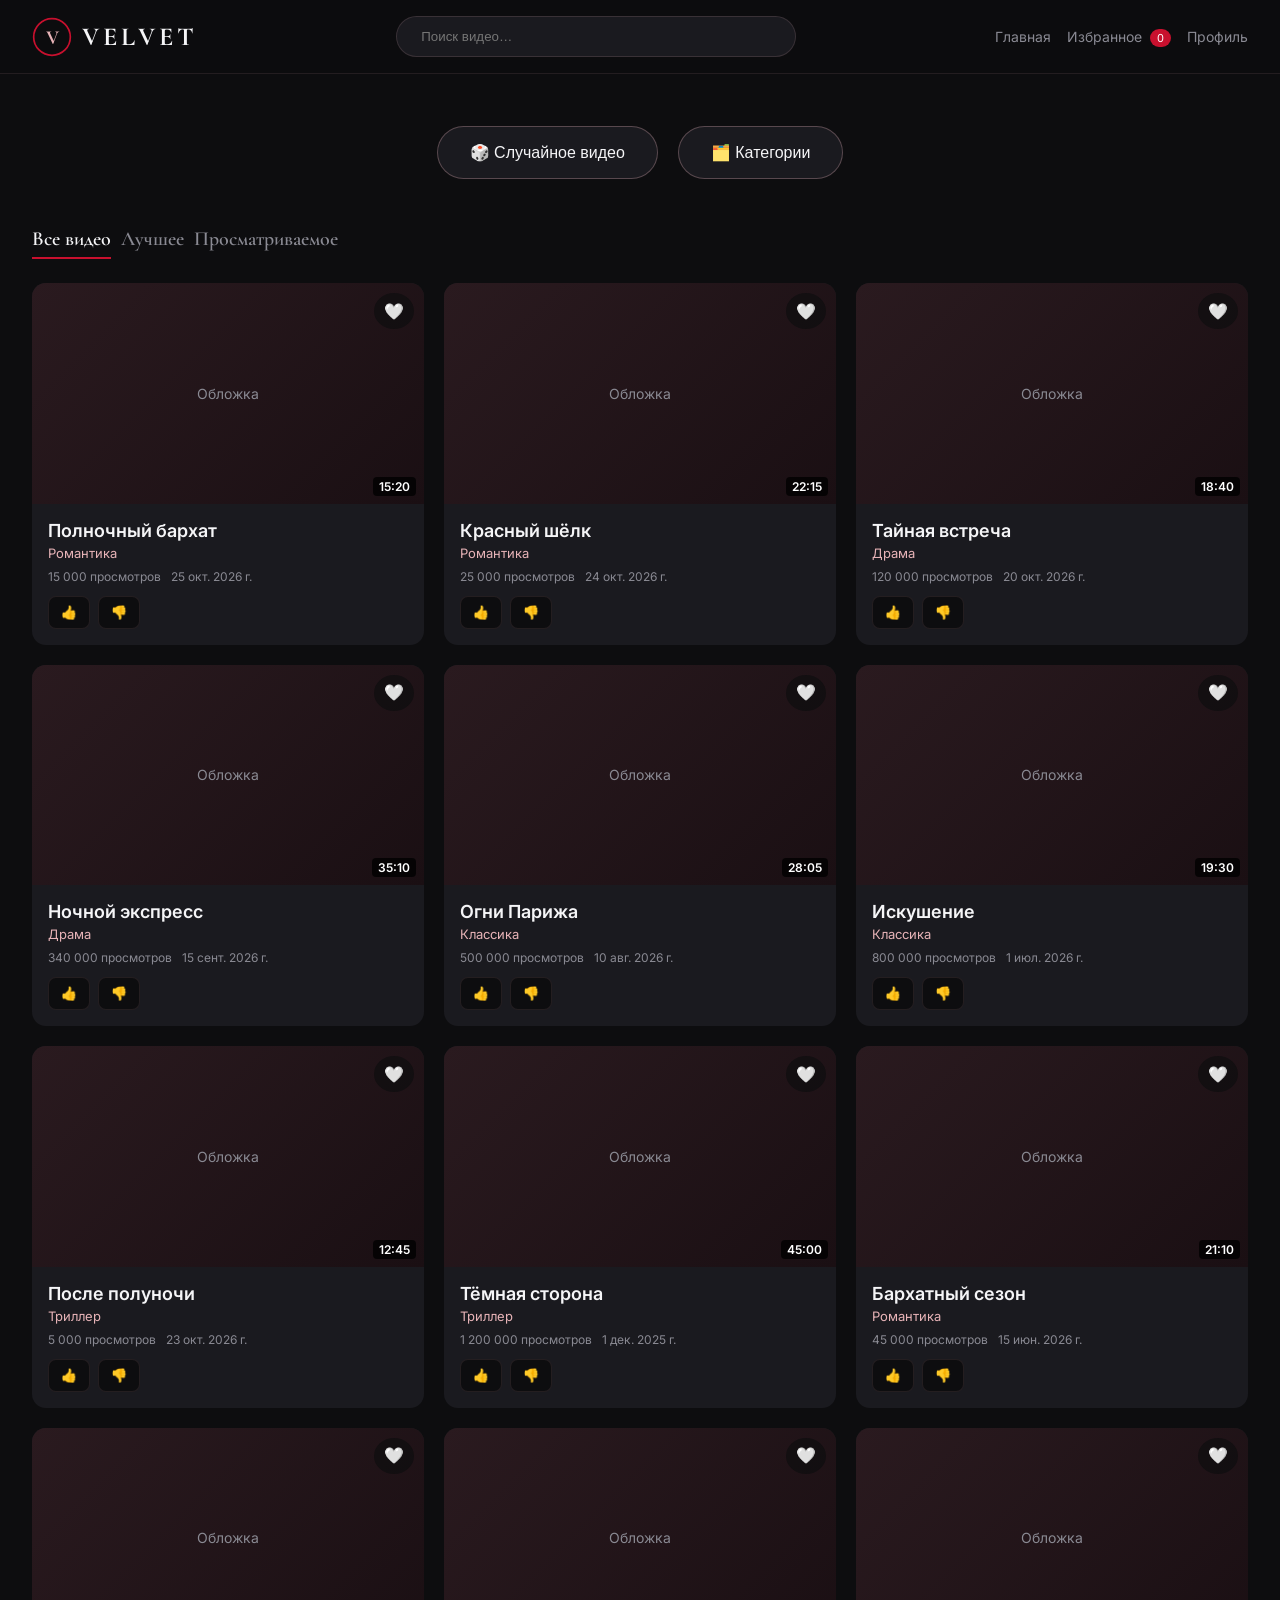
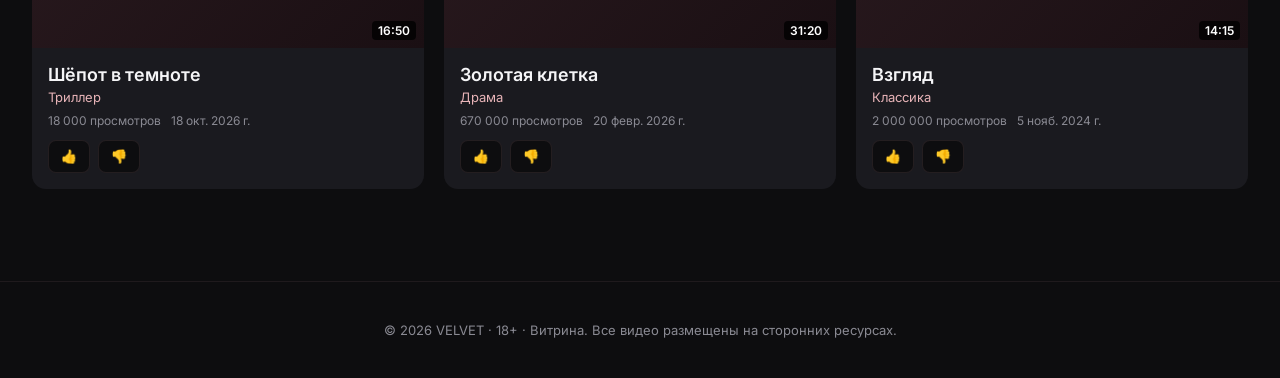
==== index.html @ 96f22705 "Update index.html" ====
<!DOCTYPE html>
<html lang="ru">
<head>
  <meta charset="UTF-8">
  <meta name="viewport" content="width=device-width, initial-scale=1.0">
  <title>VELVET — кино для взрослых</title>
  <link rel="preconnect" href="https://fonts.googleapis.com">
  <link href="https://fonts.googleapis.com/css2?family=Cormorant+Garamond:wght@600;700&family=Inter:wght@400;500;600&display=swap" rel="stylesheet">
  <link rel="stylesheet" href="style.css">
</head>
<body>

  <header class="header">
    <a href="#" class="logo" onclick="showPage('home'); return false;">
      <svg class="logo-mark" viewBox="0 0 48 48" width="40" height="40">
        <circle cx="24" cy="24" r="22" fill="none" stroke="var(--accent)" stroke-width="2"/>
        <text x="24" y="32" text-anchor="middle" font-family="Cormorant Garamond, serif" font-size="24" font-weight="700" fill="var(--accent-2)">V</text>
      </svg>
      <span class="logo-text">VELVET</span>
    </a>

    <div class="search-wrap">
      <input type="text" id="searchInput" placeholder="Поиск видео…" oninput="renderCatalog()">
    </div>

    <nav class="nav">
      <a href="#" onclick="showPage('home'); return false;">Главная</a>
      <a href="#" onclick="showPage('favorites'); return false;">Избранное <span id="favCount" class="badge">0</span></a>
      <a href="#" onclick="showPage('profile'); return false;">Профиль</a>
    </nav>
  </header>

  <main id="page-home" class="page active">
    <section class="top-controls">
      <button class="random-btn" onclick="playRandom()">🎲 Случайное видео</button>
      <button class="categories-btn" onclick="openCategoriesModal()">
        <span>🗂️ Категории</span>
      </button>
    </section>

    <section class="sort-panel">
      <div class="sort-tabs">
        <button id="tab-all" class="sort-tab active" onclick="setSortMode('all')">Все видео</button>
        <button id="tab-top" class="sort-tab" onclick="setSortMode('top')">Лучшее</button>
        <button id="tab-views" class="sort-tab" onclick="setSortMode('views')">Просматриваемое</button>
      </div>

      <div class="time-dropdown" id="timeDropdown" style="display: none;">
        <button class="dropdown-btn" onclick="toggleDropdown()">
          <span id="timeLabel">За всё время</span> ▼
        </button>
        <div class="dropdown-content" id="dropdownContent">
          <a href="#" onclick="setTimeFilter('all'); return false;">За всё время</a>
          <a href="#" onclick="setTimeFilter('month'); return false;">За месяц</a>
          <a href="#" onclick="setTimeFilter('week'); return false;">За неделю</a>
          <a href="#" onclick="setTimeFilter('today'); return false;">За сегодня</a>
        </div>
      </div>
    </section>

    <section class="catalog">
      <div class="grid" id="grid"></div>
      <p id="emptyMsg" class="empty" style="display:none;">Ничего не найдено 🥲</p>
    </section>
  </main>

  <div id="categoriesModal" class="modal">
    <div class="modal-content categories-modal-content">
      <button class="modal-close" onclick="closeCategoriesModal()">✕</button>
      <h2 class="modal-title">Категории</h2>
      <div class="cat-grid-modal" id="catGridModal"></div>
    </div>
  </div>

  <main id="page-video" class="page">
    <button class="back-btn" onclick="goBack()">← Назад в каталог</button>
    <div class="video-layout">
      <div class="video-main">
        
        <!-- КАСТОМНЫЙ ВИДЕОПЛЕЕР -->
        <div class="custom-player" id="playerContainer">
          <video id="videoPlayer" poster="https://via.placeholder.com/1280x720/1A1A1F/C8102E?text=VELVET">
            Ваш браузер не поддерживает видео.
          </video>
          
          <!-- Большая кнопка Play по центру (появляется на паузе) -->
          <div class="center-play-btn" id="centerPlayBtn" onclick="togglePlay()">
            ▶
          </div>

          <!-- Панель управления -->
          <div class="player-controls" id="playerControls">
            <div class="progress-bar-wrap" onclick="seekVideo(event)">
              <div class="progress-bg">
                <div class="progress-fill" id="progressFill"></div>
              </div>
            </div>
            
            <div class="controls-row">
              <div class="controls-left">
                <button class="control-btn" onclick="togglePlay()" id="playPauseBtn">▶</button>
                <button class="control-btn" onclick="skipTime(-10)">⏪ 10с</button>
                <button class="control-btn" onclick="skipTime(10)">10с ⏩</button>
                
                <div class="volume-wrap">
                  <button class="control-btn" onclick="toggleMute()" id="muteBtn">🔊</button>
                  <input type="range" id="volumeSlider" min="0" max="1" step="0.05" value="1" oninput="changeVolume(this.value)">
                </div>
                
                <span class="time-display"><span id="currentTime">0:00</span> / <span id="totalTime">0:00</span></span>
              </div>
              
              <div class="controls-right">
                <button class="control-btn" onclick="toggleFullscreen()" id="fullscreenBtn">⛶</button>
              </div>
            </div>
          </div>
        </div>
        <!-- КОНЕЦ ПЛЕЕРА -->
        
        <h1 id="videoTitle" class="video-title"></h1>
        <div class="video-meta">
          <div class="studio-info">
            <div class="studio-avatar" id="studioAvatar">S</div>
            <div>
              <div class="studio-name" id="videoStudio"></div>
              <div class="video-views" id="videoViewsText"></div>
            </div>
          </div>
          <div class="video-actions">
            <button id="videoLikeBtn" class="action-btn" onclick="toggleRatingFromPage('like')">👍 Нравится</button>
            <button id="videoDislikeBtn" class="action-btn" onclick="toggleRatingFromPage('dislike')">👎 Не нравится</button>
            <button id="videoFavBtn" class="action-btn" onclick="toggleFavFromPage()">🤍 В избранное</button>
          </div>
        </div>
        <div class="video-description-box">
          <h3>Описание</h3>
          <p id="videoDesc"></p>
        </div>
        <div class="comments-section">
          <h3 id="commentsTitle">Комментарии (0)</h3>
          <div class="comment-input-wrap">
            <input type="text" id="commentInput" placeholder="Написать комментарий..." maxlength="200">
            <button onclick="addComment()">Отправить</button>
          </div>
          <div id="commentsList" class="comments-list"></div>
        </div>
      </div>
      <div class="video-sidebar">
        <h3>В ролях</h3>
        <ul id="videoActorsList" class="actors-sidebar"></ul>
      </div>
    </div>
    <section class="similar-videos">
      <h2>Похожие видео</h2>
      <div class="grid" id="similarGrid"></div>
    </section>
  </main>

  <main id="page-favorites" class="page">
    <h1 class="page-title">Избранное</h1>
    <div class="grid" id="favGrid"></div>
    <p id="favEmpty" class="empty">Пока пусто. Добавляй видео сердечком ❤️</p>
  </main>

  <main id="page-profile" class="page">
    <h1 class="page-title">Профиль</h1>
    <div class="profile-card">
      <div class="avatar" id="avatar">?</div>
      <input type="text" id="username" placeholder="Твоё имя / ник" maxlength="30">
      <button onclick="saveProfile()">Сохранить</button>
    </div>
    <div class="profile-block">
      <h2>Любимые актёры</h2>
      <div class="actor-input">
        <input type="text" id="actorInput" placeholder="Имя актёра…" maxlength="40">
        <button onclick="addActor()">+ Добавить</button>
      </div>
      <ul id="actorsList" class="actors-list"></ul>
    </div>
    <div class="profile-block">
      <h2>Твои оценки</h2>
      <div id="ratingsList" class="ratings"></div>
    </div>
  </main>

  <footer class="footer">
    <p>© 2026 VELVET · 18+ · Витрина. Все видео размещены на сторонних ресурсах.</p>
  </footer>

  <script src="app.js"></script>
</body>
</html>
---- style.css ----
:root {
  --bg:       #0D0D0F;
  --surface:  #1A1A1F;
  --accent:   #C8102E;
  --accent-2: #E8B4B8;
  --text:     #F5F5F7;
  --muted:    #8A8A93;
}

* { margin: 0; padding: 0; box-sizing: border-box; }

body { background: var(--bg); color: var(--text); font-family: 'Inter', sans-serif; min-height: 100vh; }
h1, h2, .logo-text, .page-title { font-family: 'Cormorant Garamond', serif; letter-spacing: 0.02em; }

/* ---------- ШАПКА ---------- */
.header { display: flex; align-items: center; justify-content: space-between; padding: 16px 32px; background: rgba(13,13,15,0.9); backdrop-filter: blur(12px); position: sticky; top: 0; z-index: 100; border-bottom: 1px solid rgba(232,180,184,0.1); }
.logo { display: flex; align-items: center; gap: 10px; text-decoration: none; }
.logo-text { color: var(--text); font-size: 26px; font-weight: 700; letter-spacing: 0.15em; }
.search-wrap { flex: 1; display: flex; justify-content: center; padding: 0 20px; }
.search-wrap input { background: var(--surface); border: 1px solid rgba(232,180,184,0.15); color: var(--text); padding: 12px 24px; border-radius: 999px; width: 100%; max-width: 400px; outline: none; transition: border-color .2s, box-shadow .2s; }
.search-wrap input:focus { border-color: var(--accent); box-shadow: 0 0 15px rgba(200,16,46,0.2); }
.nav { display: flex; gap: 16px; }
.nav a { color: var(--muted); text-decoration: none; font-size: 14px; transition: color .2s; }
.nav a:hover { color: var(--accent-2); }
.badge { background: var(--accent); color: #fff; font-size: 11px; padding: 2px 7px; border-radius: 10px; margin-left: 4px; }

/* ---------- СТРАНИЦЫ ---------- */
.page { display: none; padding: 32px; max-width: 1280px; margin: 0 auto; }
.page.active { display: block; }
.page-title { font-size: 48px; margin-bottom: 24px; }

/* ---------- ВЕРХНЯЯ ПАНЕЛЬ ---------- */
.top-controls { display: flex; justify-content: center; gap: 20px; margin-top: 20px; margin-bottom: 40px; flex-wrap: wrap; }
.random-btn, .categories-btn { background: var(--surface); border: 1px solid rgba(232,180,184,0.3); color: var(--text); padding: 16px 32px; border-radius: 999px; font-size: 16px; cursor: pointer; transition: all .3s; display: flex; align-items: center; gap: 10px; font-weight: 500; }
.random-btn:hover, .categories-btn:hover { background: var(--accent); border-color: var(--accent); box-shadow: 0 8px 25px rgba(200,16,46,0.3); transform: translateY(-2px); }

/* ---------- ПАНЕЛЬ СОРТИРОВКИ ---------- */
.sort-panel { display: flex; justify-content: space-between; align-items: center; margin-bottom: 24px; flex-wrap: wrap; gap: 16px; }
.sort-tabs { display: flex; gap: 10px; }
.sort-tab { background: transparent; border: none; color: var(--muted); font-size: 20px; font-weight: 600; cursor: pointer; padding: 8px 0; position: relative; font-family: 'Cormorant Garamond', serif; }
.sort-tab:hover { color: var(--text); }
.sort-tab.active { color: var(--text); }
.sort-tab.active::after { content: ''; position: absolute; bottom: 0; left: 0; width: 100%; height: 2px; background: var(--accent); }

.time-dropdown { position: relative; }
.dropdown-btn { background: var(--surface); border: 1px solid rgba(232,180,184,0.15); color: var(--text); padding: 10px 16px; border-radius: 10px; cursor: pointer; font-size: 14px; display: flex; align-items: center; gap: 8px; }
.dropdown-btn:hover { border-color: var(--accent-2); }
.dropdown-content { display: none; position: absolute; top: 100%; right: 0; margin-top: 8px; background: var(--surface); border: 1px solid rgba(232,180,184,0.15); border-radius: 10px; box-shadow: 0 10px 25px rgba(0,0,0,0.5); z-index: 50; min-width: 150px; overflow: hidden; }
.dropdown-content a { display: block; padding: 12px 16px; color: var(--muted); text-decoration: none; font-size: 14px; transition: background .2s; }
.dropdown-content a:hover { background: rgba(232,180,184,0.1); color: var(--text); }
.time-dropdown.open .dropdown-content { display: block; }

/* ---------- КАТАЛОГ ---------- */
.grid { display: grid; grid-template-columns: repeat(auto-fill, minmax(300px, 1fr)); gap: 20px; }
.card { background: var(--surface); border-radius: 14px; overflow: hidden; cursor: pointer; transition: transform .2s, box-shadow .2s; display: flex; flex-direction: column; }
.card:hover { transform: translateY(-4px); box-shadow: 0 12px 30px rgba(200,16,46,0.25); }
.card-cover { width: 100%; aspect-ratio: 16/9; background: linear-gradient(135deg, #2a1a1f, #1a0f13); display: flex; align-items: center; justify-content: center; color: var(--muted); font-size: 14px; position: relative; }
.card-body { padding: 16px; flex: 1; display: flex; flex-direction: column; }
.card-title { font-size: 18px; font-weight: 600; margin-bottom: 4px; }
.card-cat { font-size: 13px; color: var(--accent-2); margin-bottom: 8px; }
.card-meta { font-size: 12px; color: var(--muted); margin-bottom: 12px; display: flex; gap: 10px; }
.card-actions { display: flex; gap: 8px; margin-top: auto; }
.duration-badge { position: absolute; bottom: 8px; right: 8px; background: rgba(0,0,0,0.8); color: #fff; padding: 2px 6px; border-radius: 4px; font-size: 12px; font-weight: 600; }

.action-btn { background: var(--bg); border: 1px solid rgba(232,180,184,0.1); color: var(--muted); padding: 8px 12px; border-radius: 8px; cursor: pointer; font-size: 13px; transition: all .2s; }
.action-btn:hover { background: rgba(232,180,184,0.1); color: var(--text); }
.action-btn.active-like { color: #4ade80; border-color: #4ade80; }
.action-btn.active-dislike { color: var(--accent); border-color: var(--accent); }
.action-btn.active-fav { color: var(--accent-2); border-color: var(--accent-2); }
.fav-btn-float { position: absolute; top: 10px; right: 10px; background: rgba(13,13,15,0.7); border: none; width: 36px; height: 36px; border-radius: 50%; cursor: pointer; font-size: 16px; display: flex; align-items: center; justify-content: center; transition: background .2s; z-index: 2; }
.fav-btn-float:hover { background: var(--accent); }
.empty { text-align: center; color: var(--muted); padding: 40px; font-size: 16px; }

/* ---------- МОДАЛЬНОЕ ОКНО КАТЕГОРИЙ ---------- */
.modal { display: none; position: fixed; top: 0; left: 0; width: 100%; height: 100%; background: rgba(0,0,0,0.85); backdrop-filter: blur(5px); z-index: 1000; align-items: center; justify-content: center; padding: 20px; }
.modal.active { display: flex; }
.categories-modal-content { background: var(--surface); border-radius: 16px; width: 100%; max-width: 900px; position: relative; max-height: 90vh; overflow-y: auto; padding: 30px; }
.modal-close { position: absolute; top: 20px; right: 20px; background: rgba(0,0,0,0.5); color: #fff; border: none; width: 36px; height: 36px; border-radius: 50%; cursor: pointer; z-index: 10; font-size: 16px; }
.modal-close:hover { background: var(--accent); }
.modal-title { font-size: 32px; margin-bottom: 24px; font-family: 'Cormorant Garamond', serif; }
.cat-grid-modal { display: grid; grid-template-columns: repeat(auto-fill, minmax(200px, 1fr)); gap: 20px; }
.cat-card { height: 140px; border-radius: 12px; display: flex; align-items: center; justify-content: center; font-size: 20px; font-weight: 600; color: #fff; cursor: pointer; transition: transform .2s, filter .2s; text-shadow: 0 2px 4px rgba(0,0,0,0.5); position: relative; overflow: hidden; }
.cat-card:hover { transform: scale(1.05); filter: brightness(1.2); }
.cat-card::after { content: ''; position: absolute; inset: 0; background: rgba(0,0,0,0.3); }
.cat-card span { position: relative; z-index: 2; }
.cat-bg-Романтика { background: linear-gradient(135deg, #ff416c, #ff4b2b); }
.cat-bg-Драма { background: linear-gradient(135deg, #3a1c71, #d76d77); }
.cat-bg-Классика { background: linear-gradient(135deg, #000000, #434343); }
.cat-bg-Триллер { background: linear-gradient(135deg, #1e130c, #9a8478); }

/* ---------- СТРАНИЦА ВИДЕО ---------- */
.back-btn { background: transparent; border: none; color: var(--muted); font-size: 16px; cursor: pointer; margin-bottom: 20px; padding: 0; }
.back-btn:hover { color: var(--text); }
.video-layout { display: grid; grid-template-columns: 1fr 300px; gap: 30px; }
@media (max-width: 900px) { .video-layout { grid-template-columns: 1fr; } }

.video-title { font-size: 36px; margin-bottom: 8px; }
.video-meta { display: flex; justify-content: space-between; align-items: center; flex-wrap: wrap; gap: 16px; padding-bottom: 20px; border-bottom: 1px solid rgba(232,180,184,0.1); margin-bottom: 20px; }
.studio-info { display: flex; align-items: center; gap: 12px; }
.studio-avatar { width: 44px; height: 44px; border-radius: 50%; background: var(--accent); display: flex; align-items: center; justify-content: center; font-size: 20px; font-weight: 700; }
.studio-name { font-weight: 600; font-size: 16px; }
.video-views { font-size: 12px; color: var(--muted); }
.video-actions { display: flex; gap: 10px; }
.video-description-box { background: var(--surface); padding: 20px; border-radius: 12px; margin-bottom: 30px; }
.video-description-box h3 { font-size: 18px; margin-bottom: 10px; }
.video-description-box p { color: var(--muted); line-height: 1.6; }
.video-sidebar h3 { font-size: 20px; margin-bottom: 16px; border-bottom: 1px solid rgba(232,180,184,0.1); padding-bottom: 10px; }
.actors-sidebar { list-style: none; display: flex; flex-direction: column; gap: 12px; }
.actors-sidebar li { display: flex; align-items: center; gap: 12px; background: var(--surface); padding: 12px; border-radius: 10px; font-size: 14px; }
.actors-sidebar li::before { content: '👤'; font-size: 18px; }

/* ---------- КОММЕНТАРИИ ---------- */
.comments-section { margin-top: 30px; }
.comments-section h3 { font-size: 20px; margin-bottom: 16px; }
.comment-input-wrap { display: flex; gap: 10px; margin-bottom: 20px; }
.comment-input-wrap input { flex: 1; background: var(--surface); border: 1px solid rgba(232,180,184,0.15); color: var(--text); padding: 12px 16px; border-radius: 10px; outline: none; }
.comment-input-wrap input:focus { border-color: var(--accent); }
.comments-list { display: flex; flex-direction: column; gap: 16px; }
.comment-item { display: flex; gap: 12px; }
.comment-avatar { width: 40px; height: 40px; border-radius: 50%; background: var(--accent-2); color: var(--bg); display: flex; align-items: center; justify-content: center; font-weight: 700; font-size: 16px; flex-shrink: 0; }
.comment-body { flex: 1; }
.comment-author { font-weight: 600; font-size: 14px; margin-bottom: 2px; }
.comment-text { font-size: 14px; color: var(--text); line-height: 1.5; }
.comment-date { font-size: 12px; color: var(--muted); margin-top: 4px; }
.similar-videos { margin-top: 50px; padding-top: 30px; border-top: 1px solid rgba(232,180,184,0.1); }

/* ---------- ПРОФИЛЬ ---------- */
.profile-card { background: var(--surface); border-radius: 16px; padding: 24px; display: flex; align-items: center; gap: 20px; margin-bottom: 24px; flex-wrap: wrap; }
.avatar { width: 70px; height: 70px; border-radius: 50%; background: var(--accent); display: flex; align-items: center; justify-content: center; font-size: 28px; font-weight: 700; font-family: 'Cormorant Garamond', serif; }
.profile-card input, .actor-input input { flex: 1; min-width: 180px; background: var(--bg); border: 1px solid rgba(232,180,184,0.15); color: var(--text); padding: 12px 16px; border-radius: 10px; outline: none; }
.profile-card input:focus, .actor-input input:focus { border-color: var(--accent); }
button { background: var(--accent); color: #fff; border: none; padding: 12px 20px; border-radius: 10px; cursor: pointer; font-size: 14px; font-weight: 600; transition: opacity .2s; }
button:hover { opacity: 0.85; }
.profile-block { background: var(--surface); border-radius: 16px; padding: 24px; margin-bottom: 24px; }
.profile-block h2 { font-size: 24px; margin-bottom: 16px; }
.actor-input { display: flex; gap: 10px; margin-bottom: 16px; flex-wrap: wrap; }
.actors-list { list-style: none; display: flex; flex-wrap: wrap; gap: 8px; }
.actors-list li { background: rgba(232,180,184,0.12); color: var(--accent-2); padding: 8px 14px; border-radius: 999px; font-size: 14px; display: flex; align-items: center; gap: 8px; }
.actors-list li span { cursor: pointer; opacity: 0.6; }
.actors-list li span:hover { opacity: 1; color: var(--accent); }
.ratings { display: flex; flex-direction: column; gap: 10px; }
.rating-row { display: flex; justify-content: space-between; padding: 12px 16px; background: var(--bg); border-radius: 10px; font-size: 14px; }
.rating-like { color: #4ade80; }
.rating-dislike { color: var(--accent); }
.footer { text-align: center; padding: 40px 20px; color: var(--muted); font-size: 13px; border-top: 1px solid rgba(232,180,184,0.08); margin-top: 60px; }

/* ========================================================= */
/* ---------- КАСТОМНЫЙ ВИДЕОПЛЕЕР (САМОЕ ВАЖНОЕ) ---------- */
/* ========================================================= */

.custom-player {
  position: relative;
  width: 100%;
  aspect-ratio: 16/9;
  background: #000;
  border-radius: 16px;
  overflow: hidden;
  margin-bottom: 20px;
  border: 1px solid rgba(232,180,184,0.1);
  box-shadow: 0 10px 30px rgba(0,0,0,0.5);
  group: player;
}

.custom-player video {
  width: 100%;
  height: 100%;
  object-fit: contain;
  display: block;
}

/* Центральная кнопка Play */
.center-play-btn {
  position: absolute;
  top: 50%;
  left: 50%;
  transform: translate(-50%, -50%);
  width: 80px;
  height: 80px;
  background: rgba(200,16,46,0.8);
  color: #fff;
  border-radius: 50%;
  display: flex;
  align-items: center;
  justify-content: center;
  font-size: 32px;
  cursor: pointer;
  transition: all .3s;
  z-index: 10;
  padding-left: 5px; /* Чтобы треугольник был по центру */
}
.center-play-btn:hover {
  background: var(--accent);
  transform: translate(-50%, -50%) scale(1.1);
}
.center-play-btn.hidden {
  opacity: 0;
  pointer-events: none;
}

/* Панель управления */
.player-controls {
  position: absolute;
  bottom: 0;
  left: 0;
  width: 100%;
  background: linear-gradient(to top, rgba(13,13,15,0.95), transparent);
  padding: 40px 20px 15px;
  opacity: 0;
  transition: opacity .3s;
  z-index: 20;
}
.custom-player:hover .player-controls,
.custom-player.show-controls .player-controls {
  opacity: 1;
}

/* Полоса прогресса */
.progress-bar-wrap {
  width: 100%;
  padding: 10px 0;
  cursor: pointer;
  margin-bottom: 5px;
}
.progress-bg {
  width: 100%;
  height: 5px;
  background: rgba(255,255,255,0.2);
  border-radius: 5px;
  position: relative;
  transition: height .2s;
}
.progress-bar-wrap:hover .progress-bg {
  height: 8px;
}
.progress-fill {
  height: 100%;
  background: var(--accent);
  width: 0%;
  border-radius: 5px;
  position: relative;
}
.progress-fill::after {
  content: '';
  position: absolute;
  right: -6px;
  top: 50%;
  transform: translateY(-50%);
  width: 12px;
  height: 12px;
  background: #fff;
  border-radius: 50%;
  opacity: 0;
  transition: opacity .2s;
}
.progress-bar-wrap:hover .progress-fill::after {
  opacity: 1;
}

/* Нижний ряд кнопок */
.controls-row {
  display: flex;
  justify-content: space-between;
  align-items: center;
}
.controls-left, .controls-right {
  display: flex;
  align-items: center;
  gap: 15px;
}

.control-btn {
  background: transparent;
  border: none;
  color: #fff;
  font-size: 16px;
  cursor: pointer;
  padding: 5px;
  transition: color .2s, transform .1s;
  display: flex;
  align-items: center;
  justify-content: center;
}
.control-btn:hover {
  color: var(--accent-2);
}
.control-btn:active {
  transform: scale(0.9);
}

.time-display {
  font-size: 13px;
  color: #fff;
  font-family: monospace;
  margin-left: 10px;
}

/* Громкость */
.volume-wrap {
  display: flex;
  align-items: center;
  gap: 5px;
}
#volumeSlider {
  width: 80px;
  cursor: pointer;
  accent-color: var(--accent);
  height: 4px;
}

/* На мобилках панель всегда видна */
@media (max-width: 768px) {
  .player-controls { opacity: 1; background: linear-gradient(to top, rgba(13,13,15,1), transparent); }
  .center-play-btn { width: 60px; height: 60px; font-size: 24px; }
  .control-btn { font-size: 14px; }
  #volumeSlider { width: 50px; }
}
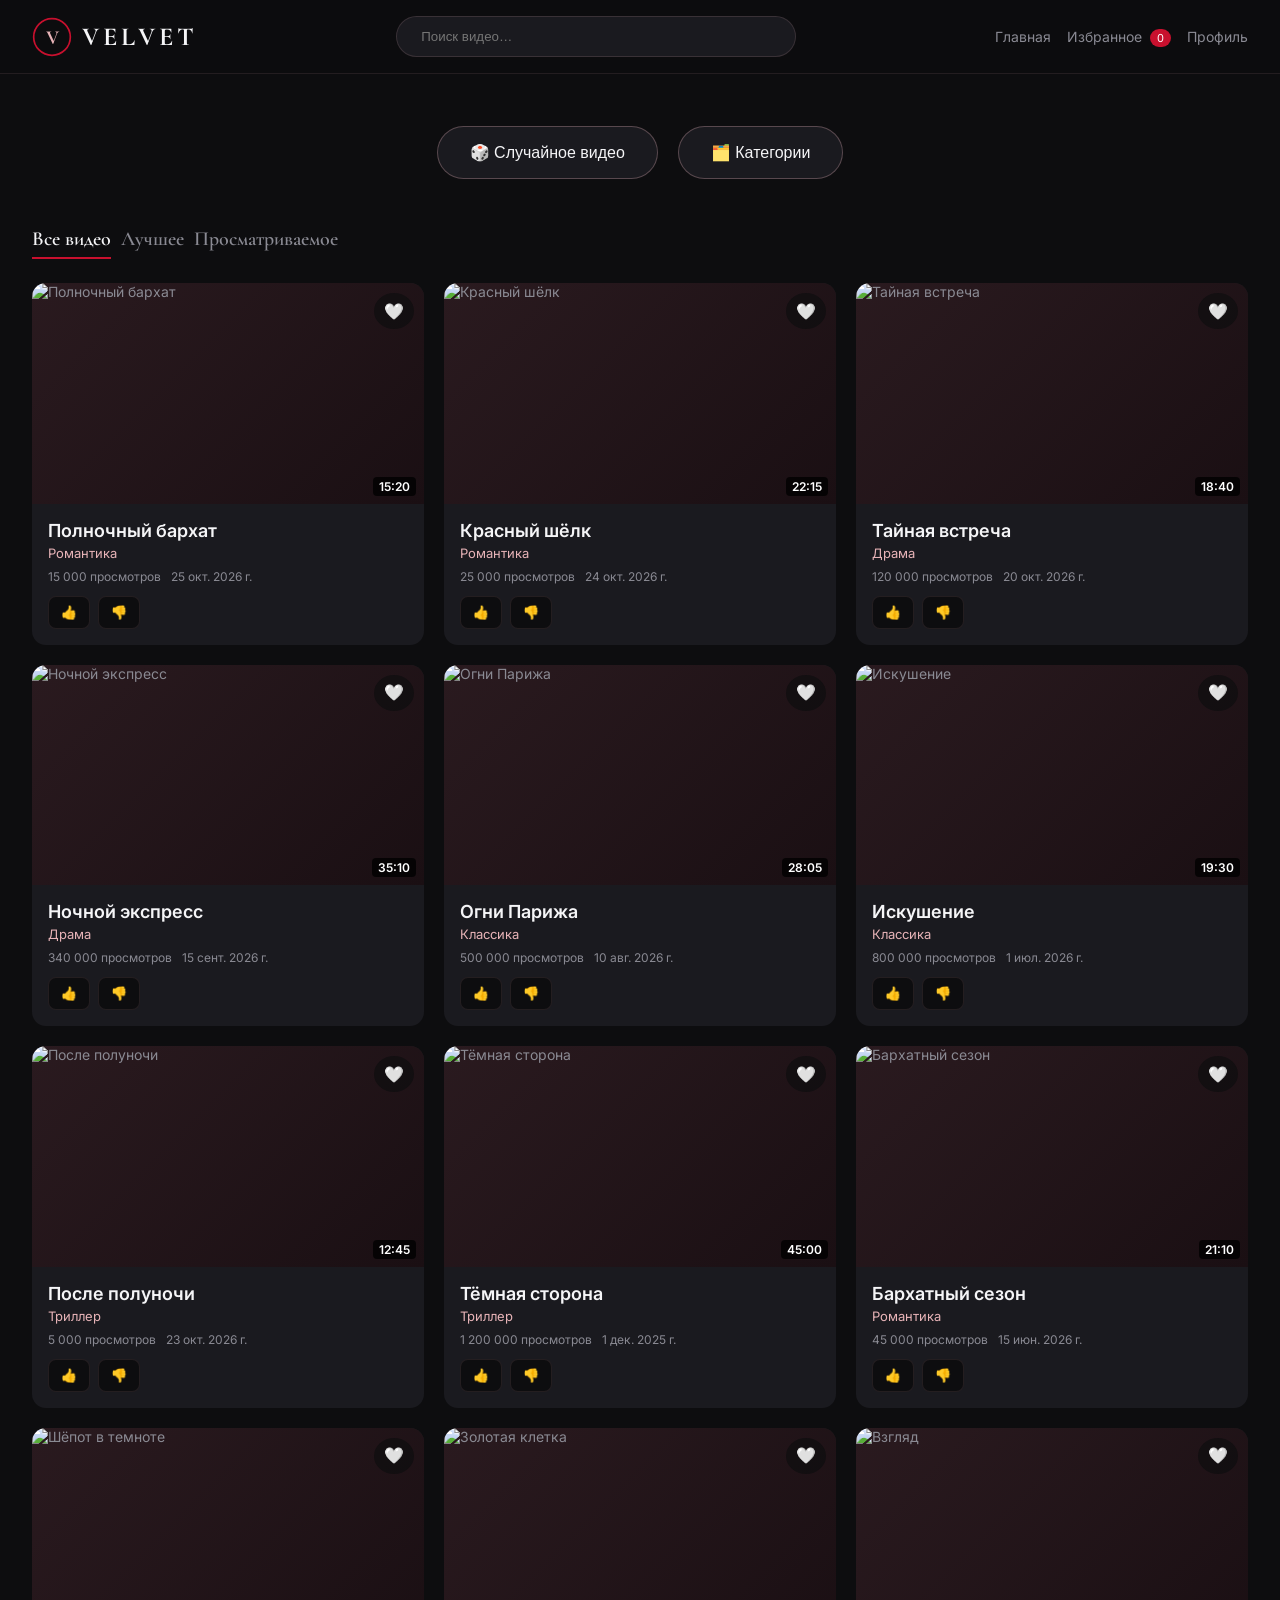
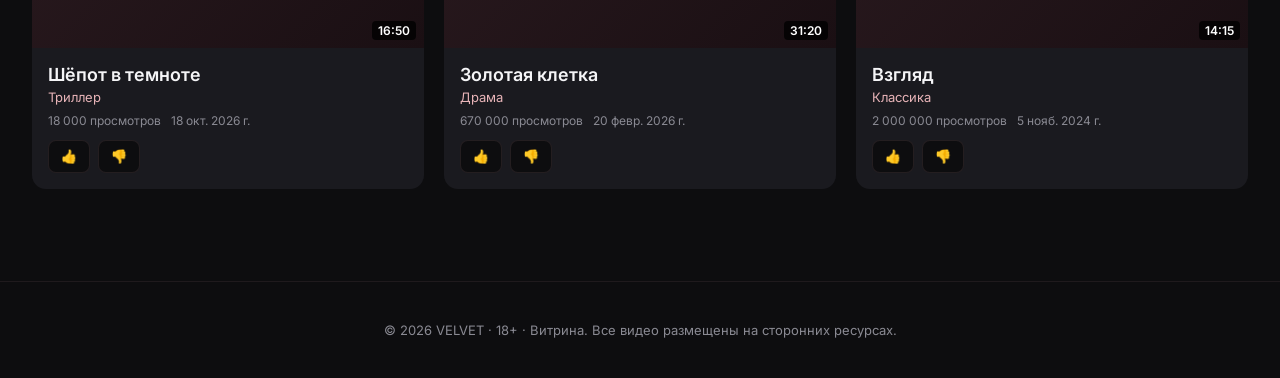
==== commit 69c9228c: "Update index.html" ====
--- a/index.html
+++ b/index.html
@@ -77,46 +77,34 @@
     <div class="video-layout">
       <div class="video-main">
         
-        <!-- КАСТОМНЫЙ ВИДЕОПЛЕЕР -->
         <div class="custom-player" id="playerContainer">
           <video id="videoPlayer" poster="https://via.placeholder.com/1280x720/1A1A1F/C8102E?text=VELVET">
             Ваш браузер не поддерживает видео.
           </video>
-          
-          <!-- Большая кнопка Play по центру (появляется на паузе) -->
-          <div class="center-play-btn" id="centerPlayBtn" onclick="togglePlay()">
-            ▶
-          </div>
-
-          <!-- Панель управления -->
+          <div class="center-play-btn" id="centerPlayBtn" onclick="togglePlay()">▶</div>
           <div class="player-controls" id="playerControls">
             <div class="progress-bar-wrap" onclick="seekVideo(event)">
               <div class="progress-bg">
                 <div class="progress-fill" id="progressFill"></div>
               </div>
             </div>
-            
             <div class="controls-row">
               <div class="controls-left">
                 <button class="control-btn" onclick="togglePlay()" id="playPauseBtn">▶</button>
                 <button class="control-btn" onclick="skipTime(-10)">⏪ 10с</button>
                 <button class="control-btn" onclick="skipTime(10)">10с ⏩</button>
-                
                 <div class="volume-wrap">
                   <button class="control-btn" onclick="toggleMute()" id="muteBtn">🔊</button>
                   <input type="range" id="volumeSlider" min="0" max="1" step="0.05" value="1" oninput="changeVolume(this.value)">
                 </div>
-                
                 <span class="time-display"><span id="currentTime">0:00</span> / <span id="totalTime">0:00</span></span>
               </div>
-              
               <div class="controls-right">
                 <button class="control-btn" onclick="toggleFullscreen()" id="fullscreenBtn">⛶</button>
               </div>
             </div>
           </div>
         </div>
-        <!-- КОНЕЦ ПЛЕЕРА -->
         
         <h1 id="videoTitle" class="video-title"></h1>
         <div class="video-meta">
--- a/style.css
+++ b/style.css
@@ -54,13 +54,18 @@
 .grid { display: grid; grid-template-columns: repeat(auto-fill, minmax(300px, 1fr)); gap: 20px; }
 .card { background: var(--surface); border-radius: 14px; overflow: hidden; cursor: pointer; transition: transform .2s, box-shadow .2s; display: flex; flex-direction: column; }
 .card:hover { transform: translateY(-4px); box-shadow: 0 12px 30px rgba(200,16,46,0.25); }
-.card-cover { width: 100%; aspect-ratio: 16/9; background: linear-gradient(135deg, #2a1a1f, #1a0f13); display: flex; align-items: center; justify-content: center; color: var(--muted); font-size: 14px; position: relative; }
+
+/* Стили для картинок обложек */
+.card-cover { width: 100%; aspect-ratio: 16/9; background: linear-gradient(135deg, #2a1a1f, #1a0f13); display: flex; align-items: center; justify-content: center; color: var(--muted); font-size: 14px; position: relative; overflow: hidden; }
+.card-cover img { width: 100%; height: 100%; object-fit: cover; transition: transform .3s; }
+.card:hover .card-cover img { transform: scale(1.05); }
+
 .card-body { padding: 16px; flex: 1; display: flex; flex-direction: column; }
 .card-title { font-size: 18px; font-weight: 600; margin-bottom: 4px; }
 .card-cat { font-size: 13px; color: var(--accent-2); margin-bottom: 8px; }
 .card-meta { font-size: 12px; color: var(--muted); margin-bottom: 12px; display: flex; gap: 10px; }
 .card-actions { display: flex; gap: 8px; margin-top: auto; }
-.duration-badge { position: absolute; bottom: 8px; right: 8px; background: rgba(0,0,0,0.8); color: #fff; padding: 2px 6px; border-radius: 4px; font-size: 12px; font-weight: 600; }
+.duration-badge { position: absolute; bottom: 8px; right: 8px; background: rgba(0,0,0,0.8); color: #fff; padding: 2px 6px; border-radius: 4px; font-size: 12px; font-weight: 600; z-index: 2; }
 
 .action-btn { background: var(--bg); border: 1px solid rgba(232,180,184,0.1); color: var(--muted); padding: 8px 12px; border-radius: 8px; cursor: pointer; font-size: 13px; transition: all .2s; }
 .action-btn:hover { background: rgba(232,180,184,0.1); color: var(--text); }
@@ -78,11 +83,15 @@
 .modal-close { position: absolute; top: 20px; right: 20px; background: rgba(0,0,0,0.5); color: #fff; border: none; width: 36px; height: 36px; border-radius: 50%; cursor: pointer; z-index: 10; font-size: 16px; }
 .modal-close:hover { background: var(--accent); }
 .modal-title { font-size: 32px; margin-bottom: 24px; font-family: 'Cormorant Garamond', serif; }
+
+/* Сетка категорий */
 .cat-grid-modal { display: grid; grid-template-columns: repeat(auto-fill, minmax(200px, 1fr)); gap: 20px; }
-.cat-card { height: 140px; border-radius: 12px; display: flex; align-items: center; justify-content: center; font-size: 20px; font-weight: 600; color: #fff; cursor: pointer; transition: transform .2s, filter .2s; text-shadow: 0 2px 4px rgba(0,0,0,0.5); position: relative; overflow: hidden; }
+.cat-card { height: 140px; border-radius: 12px; display: flex; align-items: center; justify-content: center; font-size: 20px; font-weight: 600; color: #fff; cursor: pointer; transition: transform .2s, filter .2s; text-shadow: 0 2px 4px rgba(0,0,0,0.5); position: relative; overflow: hidden; background-size: cover; background-position: center; }
 .cat-card:hover { transform: scale(1.05); filter: brightness(1.2); }
-.cat-card::after { content: ''; position: absolute; inset: 0; background: rgba(0,0,0,0.3); }
+.cat-card::after { content: ''; position: absolute; inset: 0; background: rgba(0,0,0,0.4); }
 .cat-card span { position: relative; z-index: 2; }
+
+/* Градиенты (на случай если картинки не загрузятся) */
 .cat-bg-Романтика { background: linear-gradient(135deg, #ff416c, #ff4b2b); }
 .cat-bg-Драма { background: linear-gradient(135deg, #3a1c71, #d76d77); }
 .cat-bg-Классика { background: linear-gradient(135deg, #000000, #434343); }
@@ -145,170 +154,40 @@
 .footer { text-align: center; padding: 40px 20px; color: var(--muted); font-size: 13px; border-top: 1px solid rgba(232,180,184,0.08); margin-top: 60px; }
 
 /* ========================================================= */
-/* ---------- КАСТОМНЫЙ ВИДЕОПЛЕЕР (САМОЕ ВАЖНОЕ) ---------- */
+/* ---------- КАСТОМНЫЙ ВИДЕОПЛЕЕР ---------- */
 /* ========================================================= */
+.custom-player { position: relative; width: 100%; aspect-ratio: 16/9; background: #000; border-radius: 16px; overflow: hidden; margin-bottom: 20px; border: 1px solid rgba(232,180,184,0.1); box-shadow: 0 10px 30px rgba(0,0,0,0.5); }
+.custom-player video { width: 100%; height: 100%; object-fit: contain; display: block; }
+.center-play-btn { position: absolute; top: 50%; left: 50%; transform: translate(-50%, -50%); width: 80px; height: 80px; background: rgba(200,16,46,0.8); color: #fff; border-radius: 50%; display: flex; align-items: center; justify-content: center; font-size: 32px; cursor: pointer; transition: all .3s; z-index: 10; padding-left: 5px; }
+.center-play-btn:hover { background: var(--accent); transform: translate(-50%, -50%) scale(1.1); }
+.center-play-btn.hidden { opacity: 0; pointer-events: none; }
+.player-controls { position: absolute; bottom: 0; left: 0; width: 100%; background: linear-gradient(to top, rgba(13,13,15,0.95), transparent); padding: 40px 20px 15px; opacity: 0; transition: opacity .3s; z-index: 20; }
+.custom-player:hover .player-controls, .custom-player.show-controls .player-controls { opacity: 1; }
+.progress-bar-wrap { width: 100%; padding: 10px 0; cursor: pointer; margin-bottom: 5px; }
+.progress-bg { width: 100%; height: 5px; background: rgba(255,255,255,0.2); border-radius: 5px; position: relative; transition: height .2s; }
+.progress-bar-wrap:hover .progress-bg { height: 8px; }
+.progress-fill { height: 100%; background: var(--accent); width: 0%; border-radius: 5px; position: relative; }
+.progress-fill::after { content: ''; position: absolute; right: -6px; top: 50%; transform: translateY(-50%); width: 12px; height: 12px; background: #fff; border-radius: 50%; opacity: 0; transition: opacity .2s; }
+.progress-bar-wrap:hover .progress-fill::after { opacity: 1; }
+.controls-row { display: flex; justify-content: space-between; align-items: center; }
+.controls-left, .controls-right { display: flex; align-items: center; gap: 15px; }
+.control-btn { background: transparent; border: none; color: #fff; font-size: 16px; cursor: pointer; padding: 5px; transition: color .2s, transform .1s; display: flex; align-items: center; justify-content: center; }
+.control-btn:hover { color: var(--accent-2); }
+.control-btn:active { transform: scale(0.9); }
+.time-display { font-size: 13px; color: #fff; font-family: monospace; margin-left: 10px; }
+.volume-wrap { display: flex; align-items: center; gap: 5px; }
+#volumeSlider { width: 80px; cursor: pointer; accent-color: var(--accent); height: 4px; }
 
-.custom-player {
-  position: relative;
-  width: 100%;
-  aspect-ratio: 16/9;
-  background: #000;
-  border-radius: 16px;
-  overflow: hidden;
-  margin-bottom: 20px;
-  border: 1px solid rgba(232,180,184,0.1);
-  box-shadow: 0 10px 30px rgba(0,0,0,0.5);
-  group: player;
-}
-
-.custom-player video {
-  width: 100%;
-  height: 100%;
-  object-fit: contain;
-  display: block;
-}
-
-/* Центральная кнопка Play */
-.center-play-btn {
-  position: absolute;
-  top: 50%;
-  left: 50%;
-  transform: translate(-50%, -50%);
-  width: 80px;
-  height: 80px;
-  background: rgba(200,16,46,0.8);
-  color: #fff;
-  border-radius: 50%;
-  display: flex;
-  align-items: center;
-  justify-content: center;
-  font-size: 32px;
-  cursor: pointer;
-  transition: all .3s;
-  z-index: 10;
-  padding-left: 5px; /* Чтобы треугольник был по центру */
-}
-.center-play-btn:hover {
-  background: var(--accent);
-  transform: translate(-50%, -50%) scale(1.1);
-}
-.center-play-btn.hidden {
-  opacity: 0;
-  pointer-events: none;
-}
-
-/* Панель управления */
-.player-controls {
-  position: absolute;
-  bottom: 0;
-  left: 0;
-  width: 100%;
-  background: linear-gradient(to top, rgba(13,13,15,0.95), transparent);
-  padding: 40px 20px 15px;
-  opacity: 0;
-  transition: opacity .3s;
-  z-index: 20;
-}
-.custom-player:hover .player-controls,
-.custom-player.show-controls .player-controls {
-  opacity: 1;
-}
-
-/* Полоса прогресса */
-.progress-bar-wrap {
-  width: 100%;
-  padding: 10px 0;
-  cursor: pointer;
-  margin-bottom: 5px;
-}
-.progress-bg {
-  width: 100%;
-  height: 5px;
-  background: rgba(255,255,255,0.2);
-  border-radius: 5px;
-  position: relative;
-  transition: height .2s;
-}
-.progress-bar-wrap:hover .progress-bg {
-  height: 8px;
-}
-.progress-fill {
-  height: 100%;
-  background: var(--accent);
-  width: 0%;
-  border-radius: 5px;
-  position: relative;
-}
-.progress-fill::after {
-  content: '';
-  position: absolute;
-  right: -6px;
-  top: 50%;
-  transform: translateY(-50%);
-  width: 12px;
-  height: 12px;
-  background: #fff;
-  border-radius: 50%;
-  opacity: 0;
-  transition: opacity .2s;
-}
-.progress-bar-wrap:hover .progress-fill::after {
-  opacity: 1;
-}
-
-/* Нижний ряд кнопок */
-.controls-row {
-  display: flex;
-  justify-content: space-between;
-  align-items: center;
-}
-.controls-left, .controls-right {
-  display: flex;
-  align-items: center;
-  gap: 15px;
-}
-
-.control-btn {
-  background: transparent;
-  border: none;
-  color: #fff;
-  font-size: 16px;
-  cursor: pointer;
-  padding: 5px;
-  transition: color .2s, transform .1s;
-  display: flex;
-  align-items: center;
-  justify-content: center;
-}
-.control-btn:hover {
-  color: var(--accent-2);
-}
-.control-btn:active {
-  transform: scale(0.9);
-}
-
-.time-display {
-  font-size: 13px;
-  color: #fff;
-  font-family: monospace;
-  margin-left: 10px;
-}
-
-/* Громкость */
-.volume-wrap {
-  display: flex;
-  align-items: center;
-  gap: 5px;
-}
-#volumeSlider {
-  width: 80px;
-  cursor: pointer;
-  accent-color: var(--accent);
-  height: 4px;
-}
-
-/* На мобилках панель всегда видна */
-@media (max-width: 768px) {
+@media (max-width: 1000px) {
+  .header { flex-wrap: wrap; padding: 12px 16px; gap: 12px; }
+  .search-wrap { order: 3; width: 100%; padding: 0; }
+  .nav { gap: 12px; flex-wrap: wrap; }
+  .grid { grid-template-columns: 1fr; }
+  .sort-panel { flex-direction: column; align-items: flex-start; }
+  .sort-tab { font-size: 18px; }
+  .video-actions { width: 100%; justify-content: space-between; }
+  .comment-input-wrap { flex-direction: column; }
+  .cat-grid-modal { grid-template-columns: 1fr 1fr; }
   .player-controls { opacity: 1; background: linear-gradient(to top, rgba(13,13,15,1), transparent); }
   .center-play-btn { width: 60px; height: 60px; font-size: 24px; }
   .control-btn { font-size: 14px; }
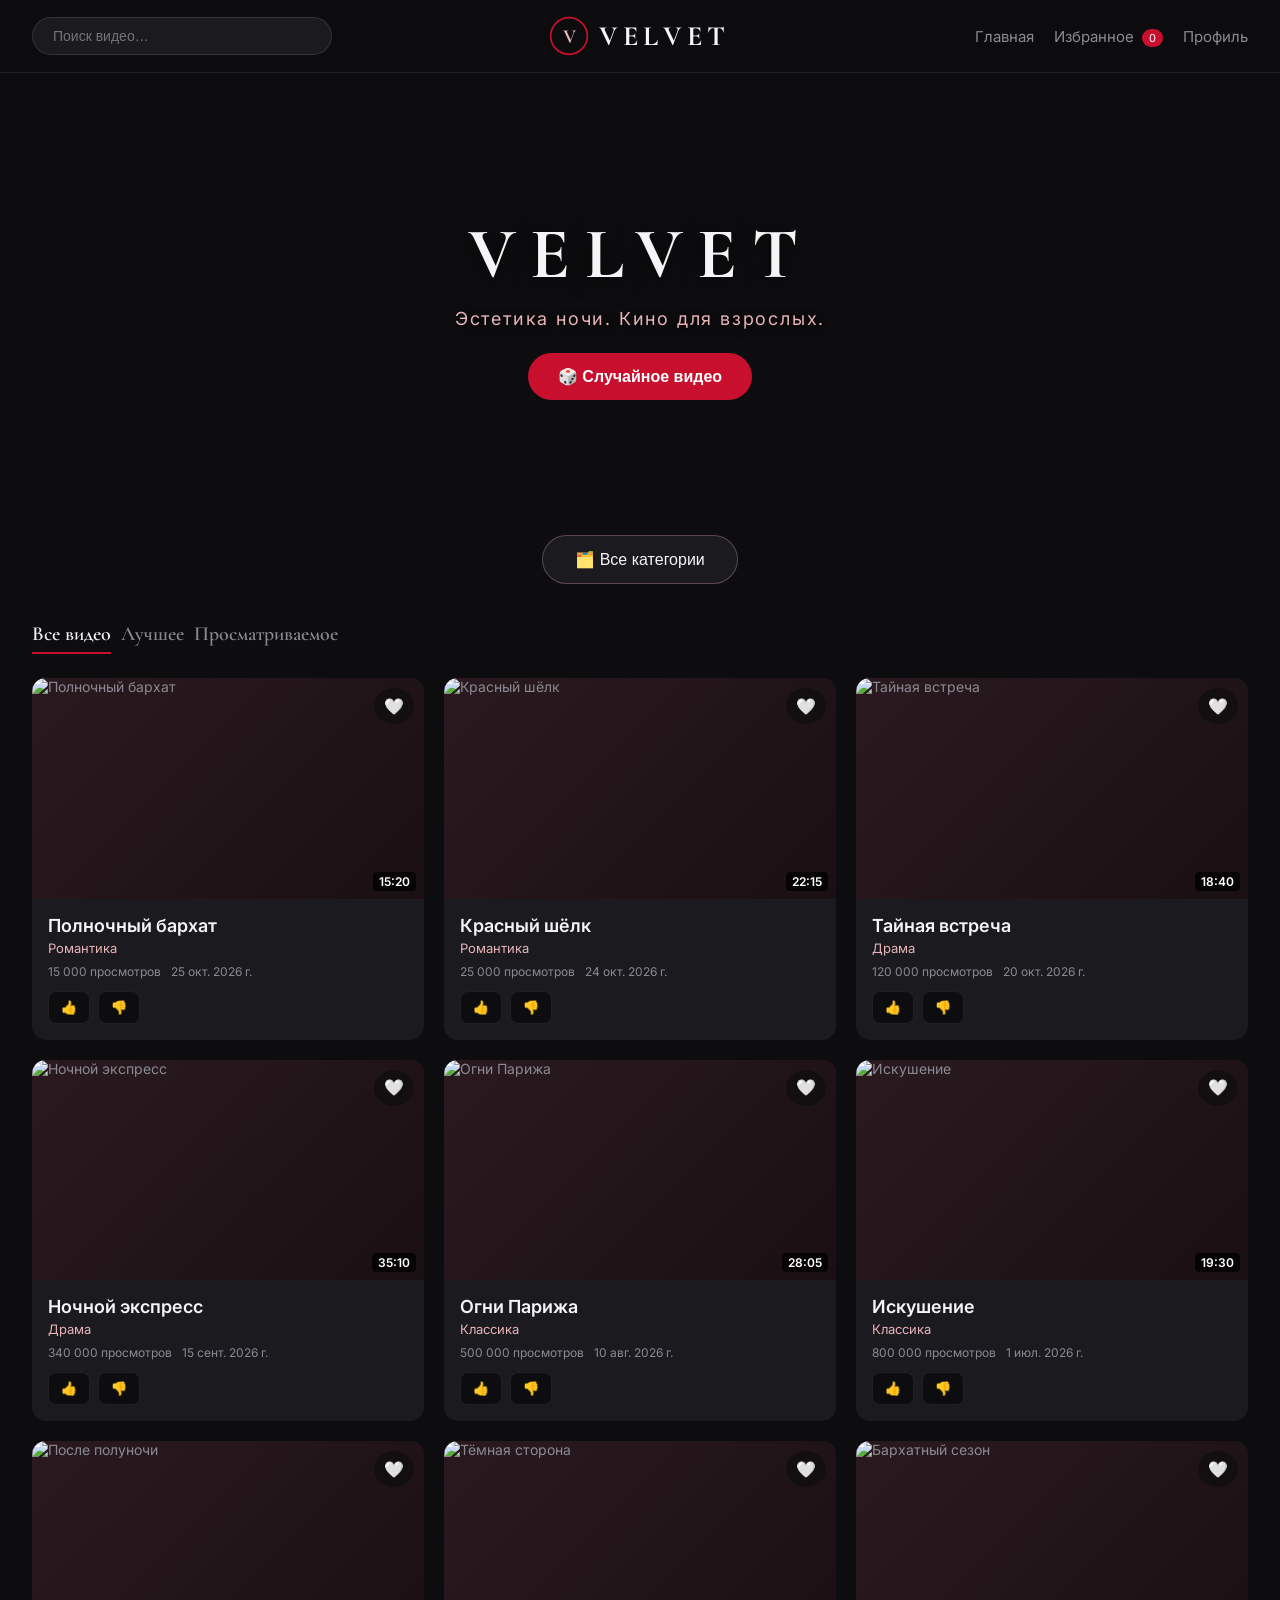
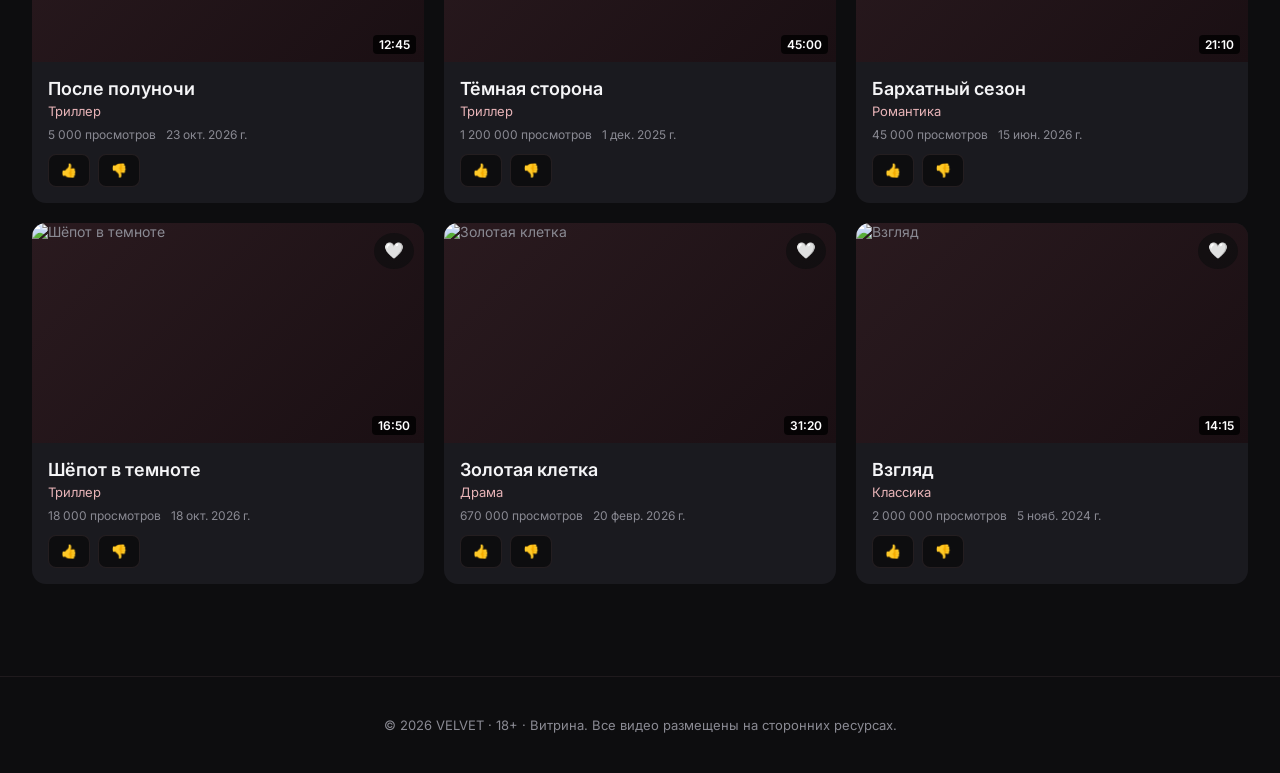
==== commit 33b6581e: "Update index.html" ====
--- a/index.html
+++ b/index.html
@@ -10,31 +10,47 @@
 </head>
 <body>
 
+  <!-- ШАПКА С ЛОГОТИПОМ ПО ЦЕНТРУ -->
   <header class="header">
-    <a href="#" class="logo" onclick="showPage('home'); return false;">
-      <svg class="logo-mark" viewBox="0 0 48 48" width="40" height="40">
-        <circle cx="24" cy="24" r="22" fill="none" stroke="var(--accent)" stroke-width="2"/>
-        <text x="24" y="32" text-anchor="middle" font-family="Cormorant Garamond, serif" font-size="24" font-weight="700" fill="var(--accent-2)">V</text>
-      </svg>
-      <span class="logo-text">VELVET</span>
-    </a>
-
-    <div class="search-wrap">
-      <input type="text" id="searchInput" placeholder="Поиск видео…" oninput="renderCatalog()">
+    <div class="header-left">
+      <div class="search-wrap">
+        <input type="text" id="searchInput" placeholder="Поиск видео…" oninput="renderCatalog()">
+      </div>
     </div>
 
-    <nav class="nav">
-      <a href="#" onclick="showPage('home'); return false;">Главная</a>
-      <a href="#" onclick="showPage('favorites'); return false;">Избранное <span id="favCount" class="badge">0</span></a>
-      <a href="#" onclick="showPage('profile'); return false;">Профиль</a>
-    </nav>
+    <div class="header-center">
+      <a href="#" class="logo" onclick="showPage('home'); return false;">
+        <svg class="logo-mark" viewBox="0 0 48 48" width="40" height="40">
+          <circle cx="24" cy="24" r="22" fill="none" stroke="var(--accent)" stroke-width="2"/>
+          <text x="24" y="32" text-anchor="middle" font-family="Cormorant Garamond, serif" font-size="24" font-weight="700" fill="var(--accent-2)">V</text>
+        </svg>
+        <span class="logo-text">VELVET</span>
+      </a>
+    </div>
+
+    <div class="header-right">
+      <nav class="nav">
+        <a href="#" onclick="showPage('home'); return false;">Главная</a>
+        <a href="#" onclick="showPage('favorites'); return false;">Избранное <span id="favCount" class="badge">0</span></a>
+        <a href="#" onclick="showPage('profile'); return false;">Профиль</a>
+      </nav>
+    </div>
   </header>
 
   <main id="page-home" class="page active">
+    
+    <!-- БАННЕР С КАРТИНКОЙ -->
+    <section class="hero-banner">
+      <div class="hero-content">
+        <h1>VELVET</h1>
+        <p>Эстетика ночи. Кино для взрослых.</p>
+        <button class="random-btn" onclick="playRandom()">🎲 Случайное видео</button>
+      </div>
+    </section>
+
     <section class="top-controls">
-      <button class="random-btn" onclick="playRandom()">🎲 Случайное видео</button>
       <button class="categories-btn" onclick="openCategoriesModal()">
-        <span>🗂️ Категории</span>
+        <span>🗂️ Все категории</span>
       </button>
     </section>
 
--- a/style.css
+++ b/style.css
@@ -12,15 +12,36 @@
 body { background: var(--bg); color: var(--text); font-family: 'Inter', sans-serif; min-height: 100vh; }
 h1, h2, .logo-text, .page-title { font-family: 'Cormorant Garamond', serif; letter-spacing: 0.02em; }
 
-/* ---------- ШАПКА ---------- */
-.header { display: flex; align-items: center; justify-content: space-between; padding: 16px 32px; background: rgba(13,13,15,0.9); backdrop-filter: blur(12px); position: sticky; top: 0; z-index: 100; border-bottom: 1px solid rgba(232,180,184,0.1); }
+/* ---------- ШАПКА (ЛОГОТИП ПО ЦЕНТРУ) ---------- */
+.header {
+  display: flex;
+  align-items: center;
+  justify-content: space-between;
+  padding: 16px 32px;
+  background: rgba(13,13,15,0.95); 
+  backdrop-filter: blur(12px);
+  position: sticky; 
+  top: 0; 
+  z-index: 100;
+  border-bottom: 1px solid rgba(232,180,184,0.1);
+}
+.header-left, .header-right { flex: 1; display: flex; align-items: center; }
+.header-right { justify-content: flex-end; }
+.header-center { flex: 0 0 auto; display: flex; justify-content: center; }
+
 .logo { display: flex; align-items: center; gap: 10px; text-decoration: none; }
-.logo-text { color: var(--text); font-size: 26px; font-weight: 700; letter-spacing: 0.15em; }
-.search-wrap { flex: 1; display: flex; justify-content: center; padding: 0 20px; }
-.search-wrap input { background: var(--surface); border: 1px solid rgba(232,180,184,0.15); color: var(--text); padding: 12px 24px; border-radius: 999px; width: 100%; max-width: 400px; outline: none; transition: border-color .2s, box-shadow .2s; }
+.logo-text { color: var(--text); font-size: 28px; font-weight: 700; letter-spacing: 0.2em; }
+
+.search-wrap { width: 100%; max-width: 300px; }
+.search-wrap input {
+  background: var(--surface); border: 1px solid rgba(232,180,184,0.15);
+  color: var(--text); padding: 10px 20px; border-radius: 999px;
+  width: 100%; outline: none; transition: border-color .2s, box-shadow .2s; font-size: 14px;
+}
 .search-wrap input:focus { border-color: var(--accent); box-shadow: 0 0 15px rgba(200,16,46,0.2); }
-.nav { display: flex; gap: 16px; }
-.nav a { color: var(--muted); text-decoration: none; font-size: 14px; transition: color .2s; }
+
+.nav { display: flex; gap: 20px; }
+.nav a { color: var(--muted); text-decoration: none; font-size: 15px; transition: color .2s; }
 .nav a:hover { color: var(--accent-2); }
 .badge { background: var(--accent); color: #fff; font-size: 11px; padding: 2px 7px; border-radius: 10px; margin-left: 4px; }
 
@@ -29,10 +50,58 @@
 .page.active { display: block; }
 .page-title { font-size: 48px; margin-bottom: 24px; }
 
+/* ---------- БАННЕР ---------- */
+.hero-banner {
+  position: relative;
+  width: 100%;
+  height: 400px;
+  border-radius: 20px;
+  overflow: hidden;
+  margin-bottom: 30px;
+  display: flex;
+  align-items: center;
+  justify-content: center;
+  /* Фоновая картинка баннера (девушка в купальнике, эстетика) */
+  background-image: url('https://images.unsplash.com/photo-1515377905703-c4788e51af15?auto=format&fit=crop&w=1600&q=80');
+  background-size: cover;
+  background-position: center 20%;
+}
+.hero-banner::after {
+  content: '';
+  position: absolute;
+  inset: 0;
+  background: linear-gradient(to top, rgba(13,13,15,0.95) 0%, rgba(13,13,15,0.4) 100%);
+}
+.hero-content {
+  position: relative;
+  z-index: 2;
+  text-align: center;
+  padding: 20px;
+}
+.hero-content h1 {
+  font-size: 72px;
+  margin-bottom: 10px;
+  text-shadow: 0 4px 20px rgba(0,0,0,0.8);
+  letter-spacing: 0.2em;
+}
+.hero-content p {
+  font-size: 18px;
+  color: var(--accent-2);
+  margin-bottom: 24px;
+  letter-spacing: 0.1em;
+  text-shadow: 0 2px 10px rgba(0,0,0,0.8);
+}
+.random-btn {
+  background: var(--accent); border: none; color: #fff;
+  padding: 14px 30px; border-radius: 999px; font-size: 16px; cursor: pointer;
+  transition: all .3s; font-weight: 600;
+}
+.random-btn:hover { background: #a00c24; transform: translateY(-2px); box-shadow: 0 8px 25px rgba(200,16,46,0.5); }
+
 /* ---------- ВЕРХНЯЯ ПАНЕЛЬ ---------- */
-.top-controls { display: flex; justify-content: center; gap: 20px; margin-top: 20px; margin-bottom: 40px; flex-wrap: wrap; }
-.random-btn, .categories-btn { background: var(--surface); border: 1px solid rgba(232,180,184,0.3); color: var(--text); padding: 16px 32px; border-radius: 999px; font-size: 16px; cursor: pointer; transition: all .3s; display: flex; align-items: center; gap: 10px; font-weight: 500; }
-.random-btn:hover, .categories-btn:hover { background: var(--accent); border-color: var(--accent); box-shadow: 0 8px 25px rgba(200,16,46,0.3); transform: translateY(-2px); }
+.top-controls { display: flex; justify-content: center; gap: 20px; margin-bottom: 30px; flex-wrap: wrap; }
+.categories-btn { background: var(--surface); border: 1px solid rgba(232,180,184,0.3); color: var(--text); padding: 14px 32px; border-radius: 999px; font-size: 16px; cursor: pointer; transition: all .3s; display: flex; align-items: center; gap: 10px; font-weight: 500; }
+.categories-btn:hover { background: var(--accent); border-color: var(--accent); box-shadow: 0 8px 25px rgba(200,16,46,0.3); transform: translateY(-2px); }
 
 /* ---------- ПАНЕЛЬ СОРТИРОВКИ ---------- */
 .sort-panel { display: flex; justify-content: space-between; align-items: center; margin-bottom: 24px; flex-wrap: wrap; gap: 16px; }
@@ -55,7 +124,6 @@
 .card { background: var(--surface); border-radius: 14px; overflow: hidden; cursor: pointer; transition: transform .2s, box-shadow .2s; display: flex; flex-direction: column; }
 .card:hover { transform: translateY(-4px); box-shadow: 0 12px 30px rgba(200,16,46,0.25); }
 
-/* Стили для картинок обложек */
 .card-cover { width: 100%; aspect-ratio: 16/9; background: linear-gradient(135deg, #2a1a1f, #1a0f13); display: flex; align-items: center; justify-content: center; color: var(--muted); font-size: 14px; position: relative; overflow: hidden; }
 .card-cover img { width: 100%; height: 100%; object-fit: cover; transition: transform .3s; }
 .card:hover .card-cover img { transform: scale(1.05); }
@@ -83,15 +151,11 @@
 .modal-close { position: absolute; top: 20px; right: 20px; background: rgba(0,0,0,0.5); color: #fff; border: none; width: 36px; height: 36px; border-radius: 50%; cursor: pointer; z-index: 10; font-size: 16px; }
 .modal-close:hover { background: var(--accent); }
 .modal-title { font-size: 32px; margin-bottom: 24px; font-family: 'Cormorant Garamond', serif; }
-
-/* Сетка категорий */
 .cat-grid-modal { display: grid; grid-template-columns: repeat(auto-fill, minmax(200px, 1fr)); gap: 20px; }
 .cat-card { height: 140px; border-radius: 12px; display: flex; align-items: center; justify-content: center; font-size: 20px; font-weight: 600; color: #fff; cursor: pointer; transition: transform .2s, filter .2s; text-shadow: 0 2px 4px rgba(0,0,0,0.5); position: relative; overflow: hidden; background-size: cover; background-position: center; }
 .cat-card:hover { transform: scale(1.05); filter: brightness(1.2); }
 .cat-card::after { content: ''; position: absolute; inset: 0; background: rgba(0,0,0,0.4); }
 .cat-card span { position: relative; z-index: 2; }
-
-/* Градиенты (на случай если картинки не загрузятся) */
 .cat-bg-Романтика { background: linear-gradient(135deg, #ff416c, #ff4b2b); }
 .cat-bg-Драма { background: linear-gradient(135deg, #3a1c71, #d76d77); }
 .cat-bg-Классика { background: linear-gradient(135deg, #000000, #434343); }
@@ -153,9 +217,7 @@
 .rating-dislike { color: var(--accent); }
 .footer { text-align: center; padding: 40px 20px; color: var(--muted); font-size: 13px; border-top: 1px solid rgba(232,180,184,0.08); margin-top: 60px; }
 
-/* ========================================================= */
 /* ---------- КАСТОМНЫЙ ВИДЕОПЛЕЕР ---------- */
-/* ========================================================= */
 .custom-player { position: relative; width: 100%; aspect-ratio: 16/9; background: #000; border-radius: 16px; overflow: hidden; margin-bottom: 20px; border: 1px solid rgba(232,180,184,0.1); box-shadow: 0 10px 30px rgba(0,0,0,0.5); }
 .custom-player video { width: 100%; height: 100%; object-fit: contain; display: block; }
 .center-play-btn { position: absolute; top: 50%; left: 50%; transform: translate(-50%, -50%); width: 80px; height: 80px; background: rgba(200,16,46,0.8); color: #fff; border-radius: 50%; display: flex; align-items: center; justify-content: center; font-size: 32px; cursor: pointer; transition: all .3s; z-index: 10; padding-left: 5px; }
@@ -180,8 +242,12 @@
 
 @media (max-width: 1000px) {
   .header { flex-wrap: wrap; padding: 12px 16px; gap: 12px; }
-  .search-wrap { order: 3; width: 100%; padding: 0; }
-  .nav { gap: 12px; flex-wrap: wrap; }
+  .header-left, .header-right { flex: 1 0 100%; justify-content: center; }
+  .header-center { order: -1; margin-bottom: 10px; }
+  .search-wrap { max-width: 100%; }
+  .nav { gap: 20px; justify-content: center; }
+  .hero-banner { height: 300px; }
+  .hero-content h1 { font-size: 48px; }
   .grid { grid-template-columns: 1fr; }
   .sort-panel { flex-direction: column; align-items: flex-start; }
   .sort-tab { font-size: 18px; }
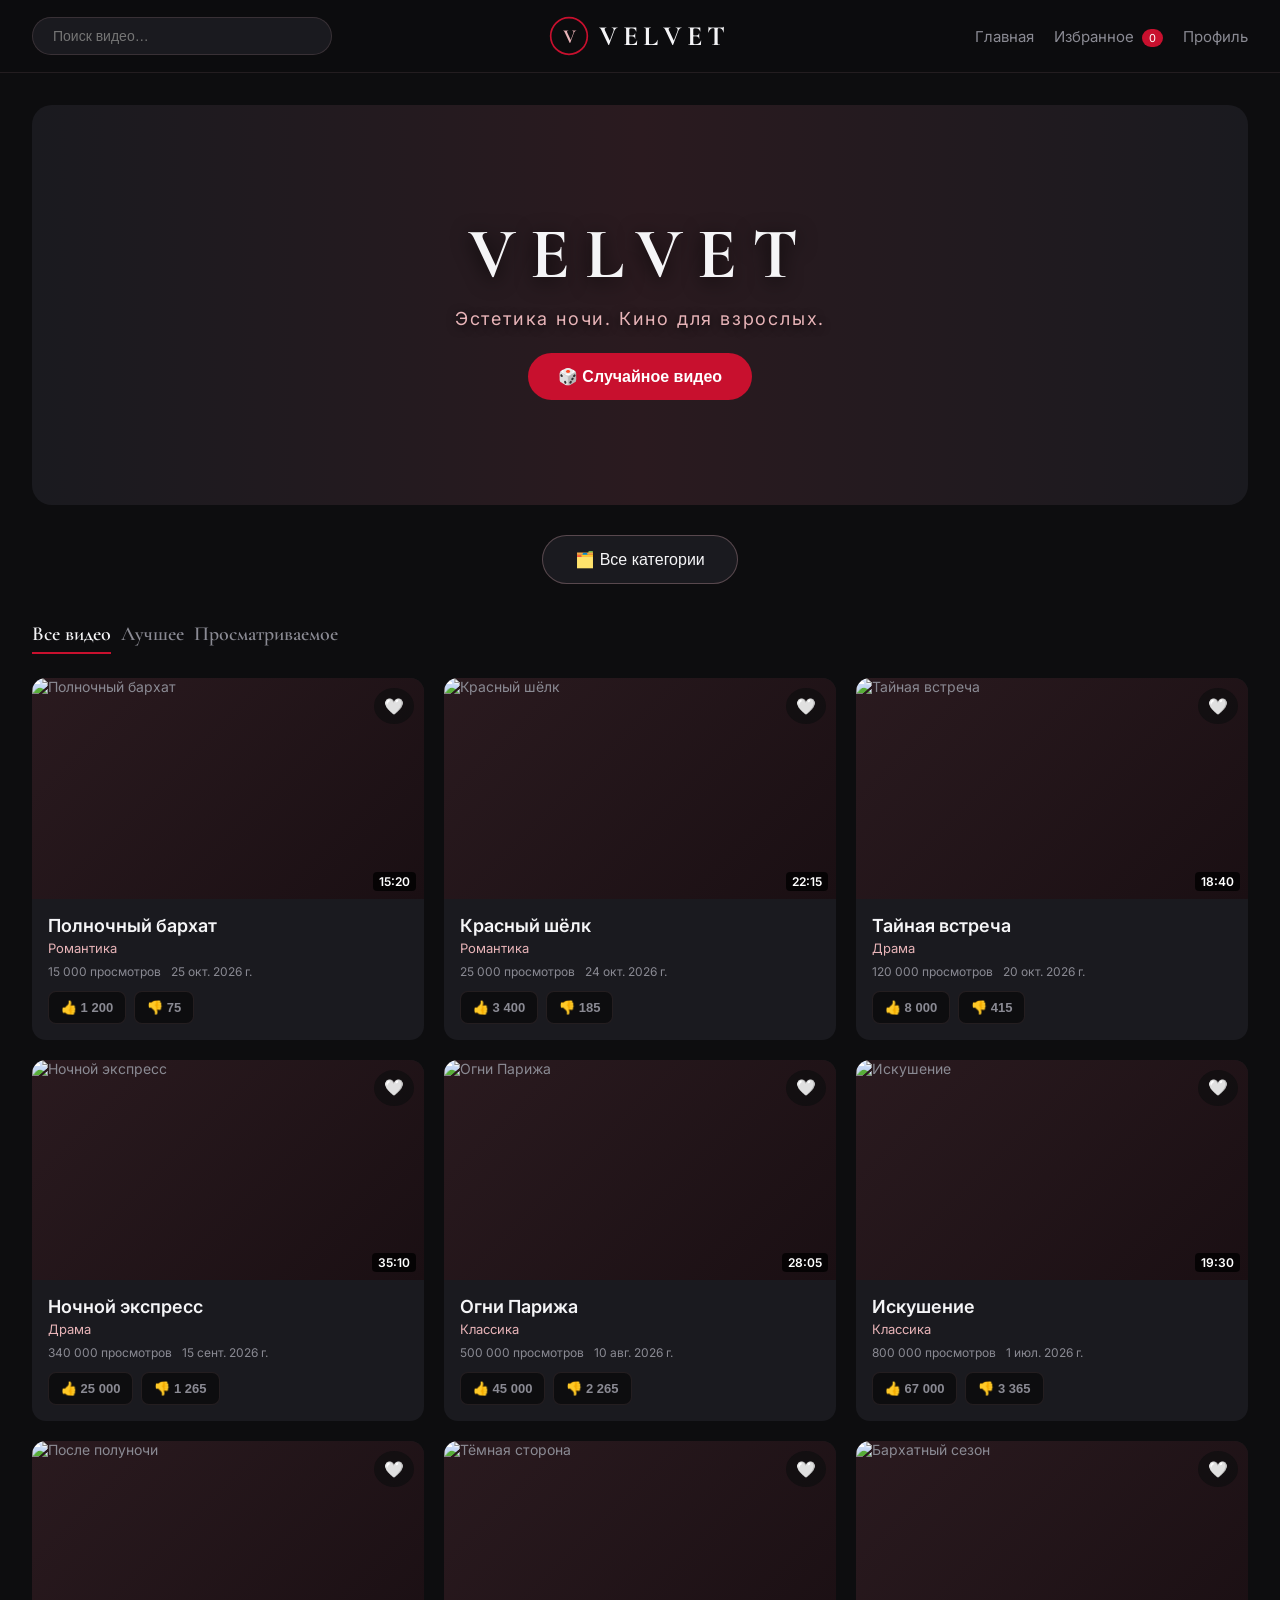
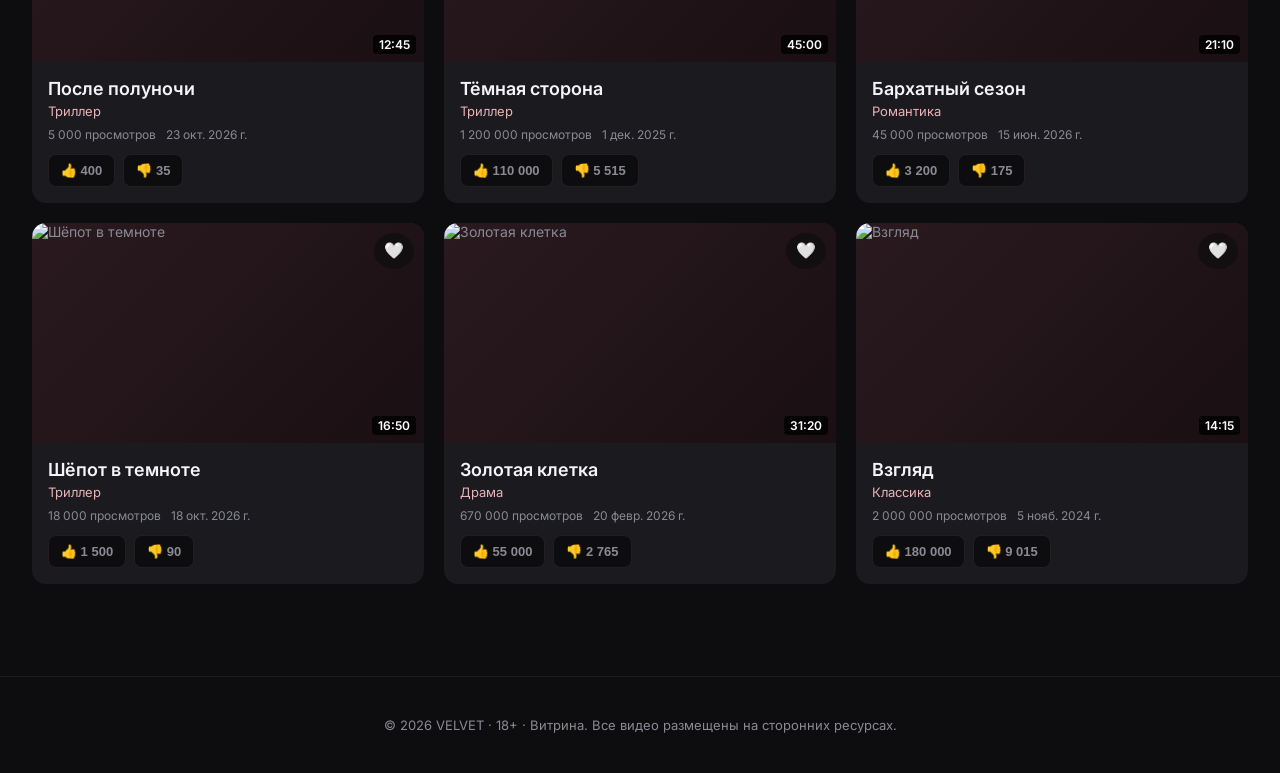
==== commit 6e3d0c17: "Update index.html" ====
--- a/index.html
+++ b/index.html
@@ -10,7 +10,7 @@
 </head>
 <body>
 
-  <!-- ШАПКА С ЛОГОТИПОМ ПО ЦЕНТРУ -->
+  <!-- ШАПКА -->
   <header class="header">
     <div class="header-left">
       <div class="search-wrap">
@@ -39,12 +39,22 @@
 
   <main id="page-home" class="page active">
     
-    <!-- БАННЕР С КАРТИНКОЙ -->
+    <!-- НОВЫЙ БАННЕР С КАРТИНКАМИ ПО БОКАМ -->
     <section class="hero-banner">
+      <div class="banner-side banner-left">
+        <!-- Сюда встанет левая картинка (left.jpg) -->
+        <img src="left.jpg" alt="Left Model" onerror="this.style.display='none'">
+      </div>
+      
       <div class="hero-content">
         <h1>VELVET</h1>
         <p>Эстетика ночи. Кино для взрослых.</p>
         <button class="random-btn" onclick="playRandom()">🎲 Случайное видео</button>
+      </div>
+
+      <div class="banner-side banner-right">
+        <!-- Сюда встанет правая картинка (right.jpg) -->
+        <img src="right.jpg" alt="Right Model" onerror="this.style.display='none'">
       </div>
     </section>
 
--- a/style.css
+++ b/style.css
@@ -12,34 +12,16 @@
 body { background: var(--bg); color: var(--text); font-family: 'Inter', sans-serif; min-height: 100vh; }
 h1, h2, .logo-text, .page-title { font-family: 'Cormorant Garamond', serif; letter-spacing: 0.02em; }
 
-/* ---------- ШАПКА (ЛОГОТИП ПО ЦЕНТРУ) ---------- */
-.header {
-  display: flex;
-  align-items: center;
-  justify-content: space-between;
-  padding: 16px 32px;
-  background: rgba(13,13,15,0.95); 
-  backdrop-filter: blur(12px);
-  position: sticky; 
-  top: 0; 
-  z-index: 100;
-  border-bottom: 1px solid rgba(232,180,184,0.1);
-}
+/* ---------- ШАПКА ---------- */
+.header { display: flex; align-items: center; justify-content: space-between; padding: 16px 32px; background: rgba(13,13,15,0.95); backdrop-filter: blur(12px); position: sticky; top: 0; z-index: 100; border-bottom: 1px solid rgba(232,180,184,0.1); }
 .header-left, .header-right { flex: 1; display: flex; align-items: center; }
 .header-right { justify-content: flex-end; }
 .header-center { flex: 0 0 auto; display: flex; justify-content: center; }
-
 .logo { display: flex; align-items: center; gap: 10px; text-decoration: none; }
 .logo-text { color: var(--text); font-size: 28px; font-weight: 700; letter-spacing: 0.2em; }
-
 .search-wrap { width: 100%; max-width: 300px; }
-.search-wrap input {
-  background: var(--surface); border: 1px solid rgba(232,180,184,0.15);
-  color: var(--text); padding: 10px 20px; border-radius: 999px;
-  width: 100%; outline: none; transition: border-color .2s, box-shadow .2s; font-size: 14px;
-}
+.search-wrap input { background: var(--surface); border: 1px solid rgba(232,180,184,0.15); color: var(--text); padding: 10px 20px; border-radius: 999px; width: 100%; outline: none; transition: border-color .2s, box-shadow .2s; font-size: 14px; }
 .search-wrap input:focus { border-color: var(--accent); box-shadow: 0 0 15px rgba(200,16,46,0.2); }
-
 .nav { display: flex; gap: 20px; }
 .nav a { color: var(--muted); text-decoration: none; font-size: 15px; transition: color .2s; }
 .nav a:hover { color: var(--accent-2); }
@@ -50,7 +32,7 @@
 .page.active { display: block; }
 .page-title { font-size: 48px; margin-bottom: 24px; }
 
-/* ---------- БАННЕР ---------- */
+/* ---------- НОВЫЙ БАННЕР (ФОТО ПО БОКАМ) ---------- */
 .hero-banner {
   position: relative;
   width: 100%;
@@ -58,25 +40,47 @@
   border-radius: 20px;
   overflow: hidden;
   margin-bottom: 30px;
+  background: linear-gradient(to right, #1A1A1F, #2a1a1f, #1A1A1F);
   display: flex;
   align-items: center;
-  justify-content: center;
-  /* Фоновая картинка баннера (девушка в купальнике, эстетика) */
-  background-image: url('https://images.unsplash.com/photo-1515377905703-c4788e51af15?auto=format&fit=crop&w=1600&q=80');
-  background-size: cover;
-  background-position: center 20%;
-}
-.hero-banner::after {
-  content: '';
-  position: absolute;
-  inset: 0;
-  background: linear-gradient(to top, rgba(13,13,15,0.95) 0%, rgba(13,13,15,0.4) 100%);
-}
+  justify-content: space-between; /* Раздвигает элементы по краям */
+}
+
+/* Боковые блоки с картинками */
+.banner-side {
+  height: 100%;
+  width: 25%; /* Ширина боковой колонки */
+  min-width: 200px;
+  position: relative;
+  overflow: hidden;
+}
+.banner-side img {
+  width: 100%;
+  height: 100%;
+  object-fit: cover;
+  /* Делаем картинки немного затемненными по краям */
+  opacity: 0.8;
+  transition: opacity .3s;
+}
+.banner-side:hover img { opacity: 1; }
+
+/* Градиенты, чтобы картинки плавно переходили в центр */
+.banner-left { 
+  -webkit-mask-image: linear-gradient(to right, black 50%, transparent 100%);
+  mask-image: linear-gradient(to right, black 50%, transparent 100%);
+}
+.banner-right { 
+  -webkit-mask-image: linear-gradient(to left, black 50%, transparent 100%);
+  mask-image: linear-gradient(to left, black 50%, transparent 100%);
+}
+
+/* Центральный контент */
 .hero-content {
   position: relative;
   z-index: 2;
   text-align: center;
   padding: 20px;
+  flex: 1;
 }
 .hero-content h1 {
   font-size: 72px;
@@ -133,15 +137,16 @@
 .card-cat { font-size: 13px; color: var(--accent-2); margin-bottom: 8px; }
 .card-meta { font-size: 12px; color: var(--muted); margin-bottom: 12px; display: flex; gap: 10px; }
 .card-actions { display: flex; gap: 8px; margin-top: auto; }
-.duration-badge { position: absolute; bottom: 8px; right: 8px; background: rgba(0,0,0,0.8); color: #fff; padding: 2px 6px; border-radius: 4px; font-size: 12px; font-weight: 600; z-index: 2; }
-
-.action-btn { background: var(--bg); border: 1px solid rgba(232,180,184,0.1); color: var(--muted); padding: 8px 12px; border-radius: 8px; cursor: pointer; font-size: 13px; transition: all .2s; }
+
+.action-btn { background: var(--bg); border: 1px solid rgba(232,180,184,0.1); color: var(--muted); padding: 8px 12px; border-radius: 8px; cursor: pointer; font-size: 13px; transition: all .2s; display: flex; align-items: center; gap: 6px; }
 .action-btn:hover { background: rgba(232,180,184,0.1); color: var(--text); }
 .action-btn.active-like { color: #4ade80; border-color: #4ade80; }
 .action-btn.active-dislike { color: var(--accent); border-color: var(--accent); }
 .action-btn.active-fav { color: var(--accent-2); border-color: var(--accent-2); }
+
 .fav-btn-float { position: absolute; top: 10px; right: 10px; background: rgba(13,13,15,0.7); border: none; width: 36px; height: 36px; border-radius: 50%; cursor: pointer; font-size: 16px; display: flex; align-items: center; justify-content: center; transition: background .2s; z-index: 2; }
 .fav-btn-float:hover { background: var(--accent); }
+.duration-badge { position: absolute; bottom: 8px; right: 8px; background: rgba(0,0,0,0.8); color: #fff; padding: 2px 6px; border-radius: 4px; font-size: 12px; font-weight: 600; z-index: 2; }
 .empty { text-align: center; color: var(--muted); padding: 40px; font-size: 16px; }
 
 /* ---------- МОДАЛЬНОЕ ОКНО КАТЕГОРИЙ ---------- */
@@ -246,8 +251,12 @@
   .header-center { order: -1; margin-bottom: 10px; }
   .search-wrap { max-width: 100%; }
   .nav { gap: 20px; justify-content: center; }
-  .hero-banner { height: 300px; }
+  
+  /* На мобилках прячем боковые картинки */
+  .banner-side { display: none; } 
+  .hero-banner { height: 300px; background: linear-gradient(135deg, #1A1A1F, #2a1a1f); justify-content: center; }
   .hero-content h1 { font-size: 48px; }
+
   .grid { grid-template-columns: 1fr; }
   .sort-panel { flex-direction: column; align-items: flex-start; }
   .sort-tab { font-size: 18px; }
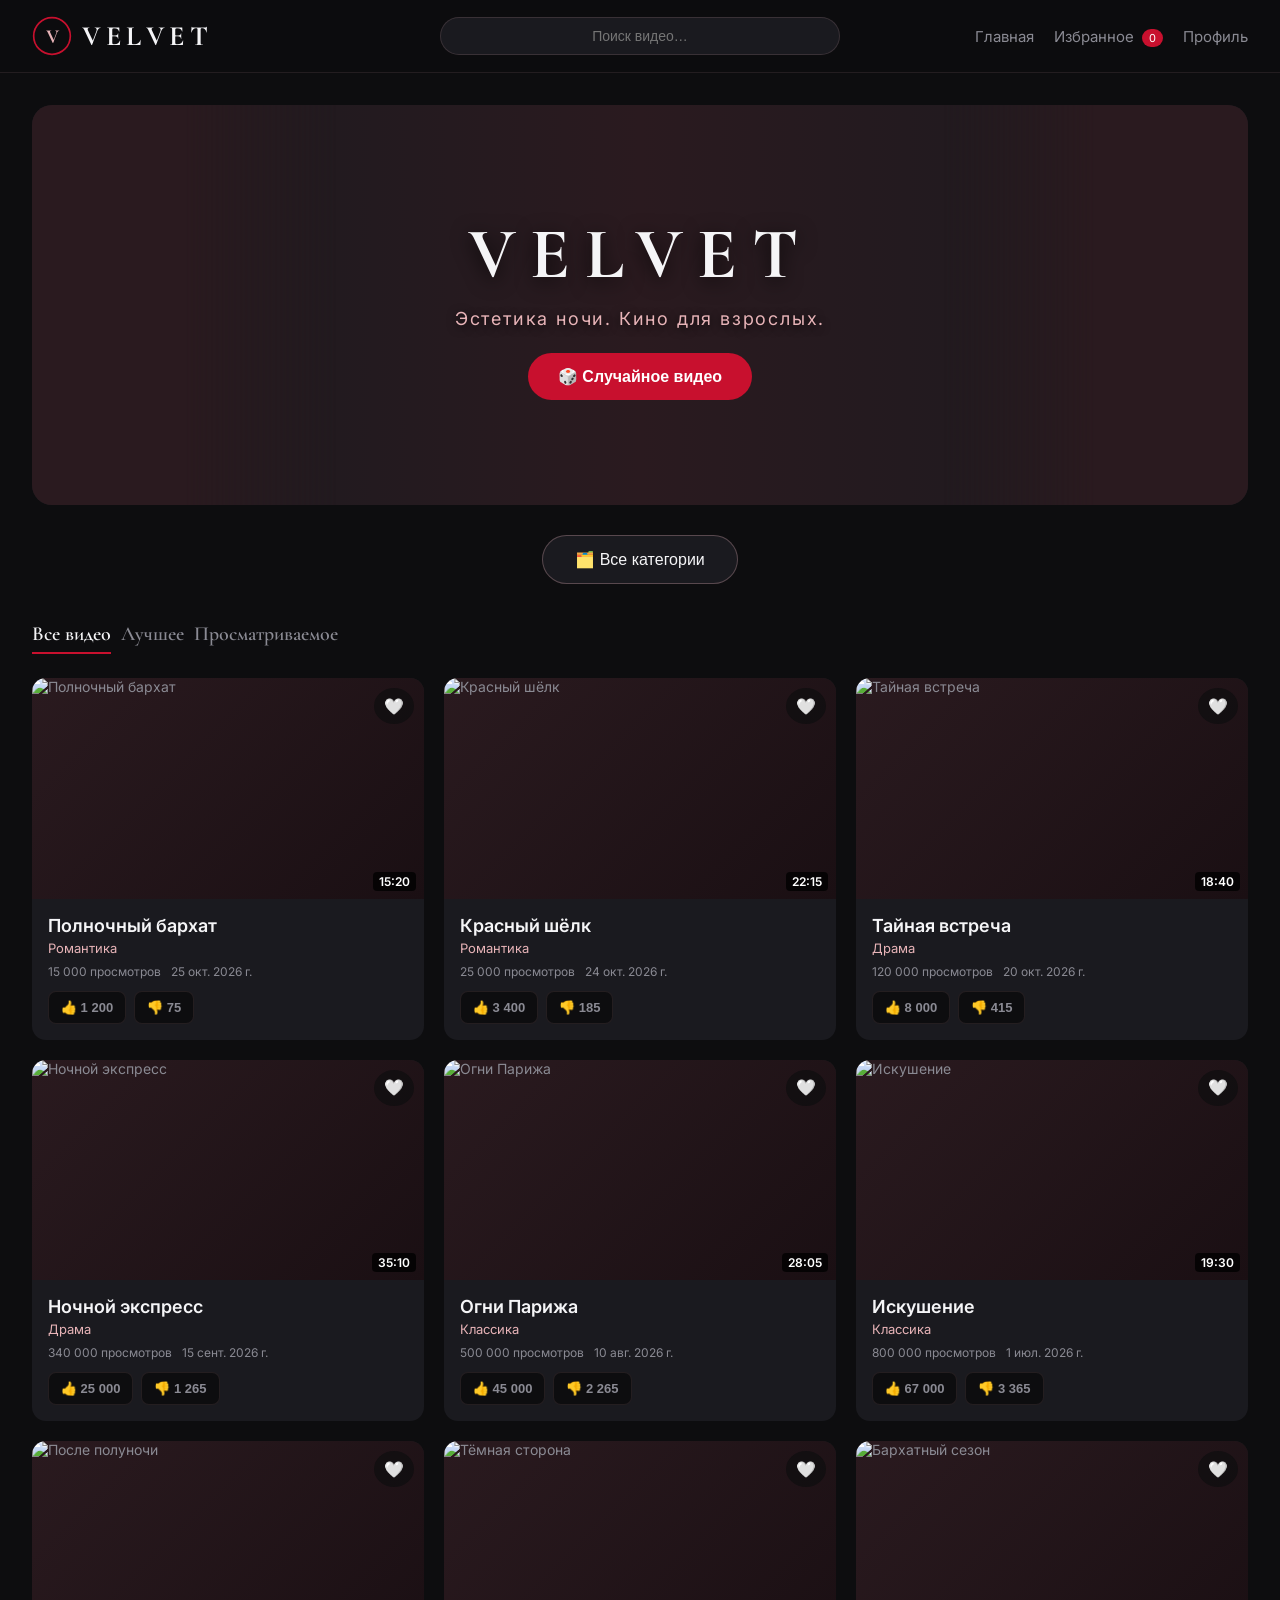
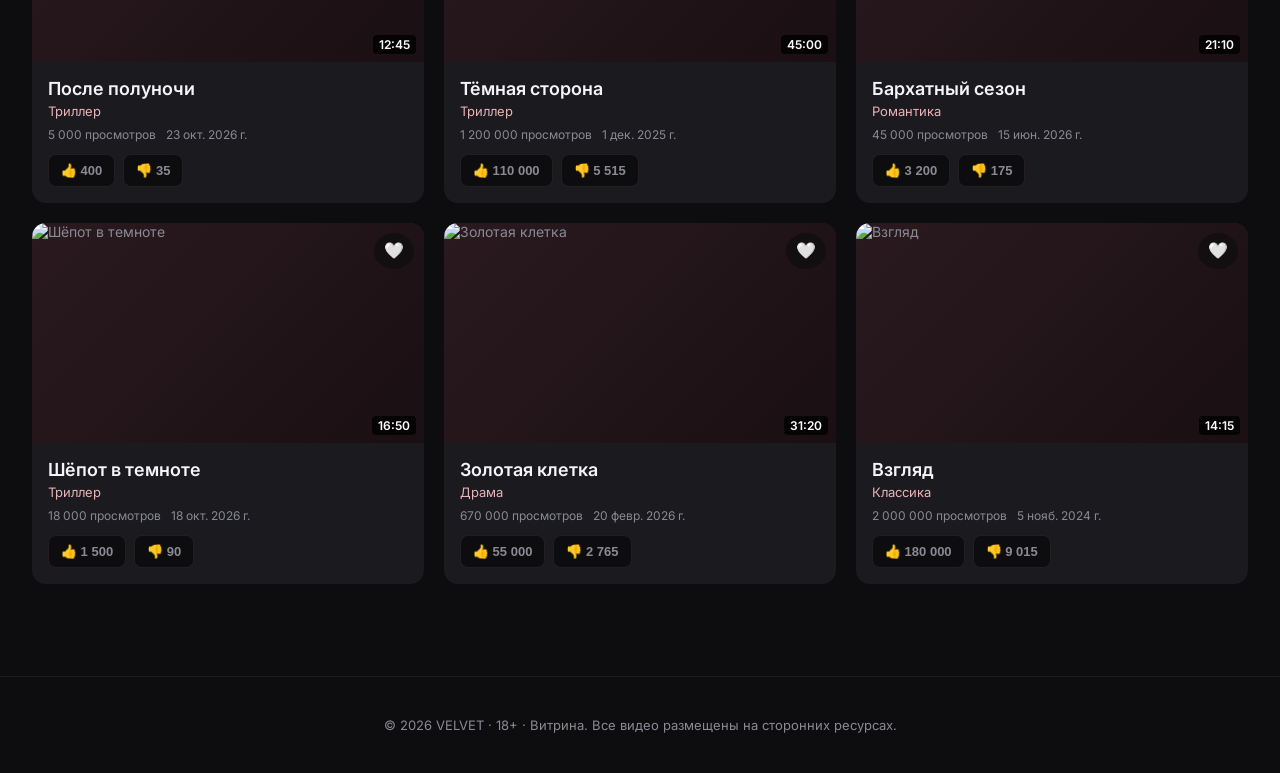
==== commit 4cd6485c: "Update index.html" ====
--- a/index.html
+++ b/index.html
@@ -10,15 +10,9 @@
 </head>
 <body>
 
-  <!-- ШАПКА -->
+  <!-- ШАПКА (Лого слева, Поиск по центру, Меню справа) -->
   <header class="header">
     <div class="header-left">
-      <div class="search-wrap">
-        <input type="text" id="searchInput" placeholder="Поиск видео…" oninput="renderCatalog()">
-      </div>
-    </div>
-
-    <div class="header-center">
       <a href="#" class="logo" onclick="showPage('home'); return false;">
         <svg class="logo-mark" viewBox="0 0 48 48" width="40" height="40">
           <circle cx="24" cy="24" r="22" fill="none" stroke="var(--accent)" stroke-width="2"/>
@@ -28,6 +22,12 @@
       </a>
     </div>
 
+    <div class="header-center">
+      <div class="search-wrap">
+        <input type="text" id="searchInput" placeholder="Поиск видео…" oninput="renderCatalog()">
+      </div>
+    </div>
+
     <div class="header-right">
       <nav class="nav">
         <a href="#" onclick="showPage('home'); return false;">Главная</a>
@@ -39,10 +39,9 @@
 
   <main id="page-home" class="page active">
     
-    <!-- НОВЫЙ БАННЕР С КАРТИНКАМИ ПО БОКАМ -->
+    <!-- БАННЕР С КАРТИНКАМИ ПО БОКАМ -->
     <section class="hero-banner">
       <div class="banner-side banner-left">
-        <!-- Сюда встанет левая картинка (left.jpg) -->
         <img src="left.jpg" alt="Left Model" onerror="this.style.display='none'">
       </div>
       
@@ -53,7 +52,6 @@
       </div>
 
       <div class="banner-side banner-right">
-        <!-- Сюда встанет правая картинка (right.jpg) -->
         <img src="right.jpg" alt="Right Model" onerror="this.style.display='none'">
       </div>
     </section>
@@ -104,7 +102,7 @@
       <div class="video-main">
         
         <div class="custom-player" id="playerContainer">
-          <video id="videoPlayer" poster="https://via.placeholder.com/1280x720/1A1A1F/C8102E?text=VELVET">
+          <video id="videoPlayer" poster="https://picsum.photos/1280/720?grayscale">
             Ваш браузер не поддерживает видео.
           </video>
           <div class="center-play-btn" id="centerPlayBtn" onclick="togglePlay()">▶</div>
--- a/style.css
+++ b/style.css
@@ -12,16 +12,36 @@
 body { background: var(--bg); color: var(--text); font-family: 'Inter', sans-serif; min-height: 100vh; }
 h1, h2, .logo-text, .page-title { font-family: 'Cormorant Garamond', serif; letter-spacing: 0.02em; }
 
-/* ---------- ШАПКА ---------- */
-.header { display: flex; align-items: center; justify-content: space-between; padding: 16px 32px; background: rgba(13,13,15,0.95); backdrop-filter: blur(12px); position: sticky; top: 0; z-index: 100; border-bottom: 1px solid rgba(232,180,184,0.1); }
-.header-left, .header-right { flex: 1; display: flex; align-items: center; }
-.header-right { justify-content: flex-end; }
-.header-center { flex: 0 0 auto; display: flex; justify-content: center; }
+/* ---------- ШАПКА (GRID: ЛОГО СЛЕВА, ПОИСК ЦЕНТР, МЕНЮ СПРАВА) ---------- */
+.header {
+  display: grid;
+  grid-template-columns: 1fr 2fr 1fr;
+  align-items: center;
+  padding: 16px 32px;
+  background: rgba(13,13,15,0.95); 
+  backdrop-filter: blur(12px);
+  position: sticky; 
+  top: 0; 
+  z-index: 100;
+  border-bottom: 1px solid rgba(232,180,184,0.1);
+}
+
+.header-left { display: flex; justify-content: flex-start; }
+.header-center { display: flex; justify-content: center; }
+.header-right { display: flex; justify-content: flex-end; }
+
 .logo { display: flex; align-items: center; gap: 10px; text-decoration: none; }
 .logo-text { color: var(--text); font-size: 28px; font-weight: 700; letter-spacing: 0.2em; }
-.search-wrap { width: 100%; max-width: 300px; }
-.search-wrap input { background: var(--surface); border: 1px solid rgba(232,180,184,0.15); color: var(--text); padding: 10px 20px; border-radius: 999px; width: 100%; outline: none; transition: border-color .2s, box-shadow .2s; font-size: 14px; }
+
+.search-wrap { width: 100%; max-width: 400px; }
+.search-wrap input {
+  background: var(--surface); border: 1px solid rgba(232,180,184,0.15);
+  color: var(--text); padding: 10px 20px; border-radius: 999px;
+  width: 100%; outline: none; transition: border-color .2s, box-shadow .2s; font-size: 14px;
+  text-align: center;
+}
 .search-wrap input:focus { border-color: var(--accent); box-shadow: 0 0 15px rgba(200,16,46,0.2); }
+
 .nav { display: flex; gap: 20px; }
 .nav a { color: var(--muted); text-decoration: none; font-size: 15px; transition: color .2s; }
 .nav a:hover { color: var(--accent-2); }
@@ -32,7 +52,7 @@
 .page.active { display: block; }
 .page-title { font-size: 48px; margin-bottom: 24px; }
 
-/* ---------- НОВЫЙ БАННЕР (ФОТО ПО БОКАМ) ---------- */
+/* ---------- БАННЕР (ФОТО ПО БОКАМ) ---------- */
 .hero-banner {
   position: relative;
   width: 100%;
@@ -43,28 +63,26 @@
   background: linear-gradient(to right, #1A1A1F, #2a1a1f, #1A1A1F);
   display: flex;
   align-items: center;
-  justify-content: space-between; /* Раздвигает элементы по краям */
-}
-
-/* Боковые блоки с картинками */
+  justify-content: space-between;
+}
+
 .banner-side {
   height: 100%;
-  width: 25%; /* Ширина боковой колонки */
+  width: 25%;
   min-width: 200px;
   position: relative;
   overflow: hidden;
+  background: #2a1a1f; /* Заглушка, если нет фото */
 }
 .banner-side img {
   width: 100%;
   height: 100%;
   object-fit: cover;
-  /* Делаем картинки немного затемненными по краям */
   opacity: 0.8;
   transition: opacity .3s;
 }
 .banner-side:hover img { opacity: 1; }
 
-/* Градиенты, чтобы картинки плавно переходили в центр */
 .banner-left { 
   -webkit-mask-image: linear-gradient(to right, black 50%, transparent 100%);
   mask-image: linear-gradient(to right, black 50%, transparent 100%);
@@ -74,7 +92,6 @@
   mask-image: linear-gradient(to left, black 50%, transparent 100%);
 }
 
-/* Центральный контент */
 .hero-content {
   position: relative;
   z-index: 2;
@@ -246,15 +263,14 @@
 #volumeSlider { width: 80px; cursor: pointer; accent-color: var(--accent); height: 4px; }
 
 @media (max-width: 1000px) {
-  .header { flex-wrap: wrap; padding: 12px 16px; gap: 12px; }
-  .header-left, .header-right { flex: 1 0 100%; justify-content: center; }
-  .header-center { order: -1; margin-bottom: 10px; }
+  .header { grid-template-columns: 1fr; gap: 12px; padding: 12px 16px; }
+  .header-left, .header-center, .header-right { justify-content: center; }
+  .header-center { order: 3; }
+  .nav { gap: 15px; font-size: 14px; flex-wrap: wrap; justify-content: center; }
   .search-wrap { max-width: 100%; }
-  .nav { gap: 20px; justify-content: center; }
   
-  /* На мобилках прячем боковые картинки */
   .banner-side { display: none; } 
-  .hero-banner { height: 300px; background: linear-gradient(135deg, #1A1A1F, #2a1a1f); justify-content: center; }
+  .hero-banner { height: 300px; justify-content: center; }
   .hero-content h1 { font-size: 48px; }
 
   .grid { grid-template-columns: 1fr; }
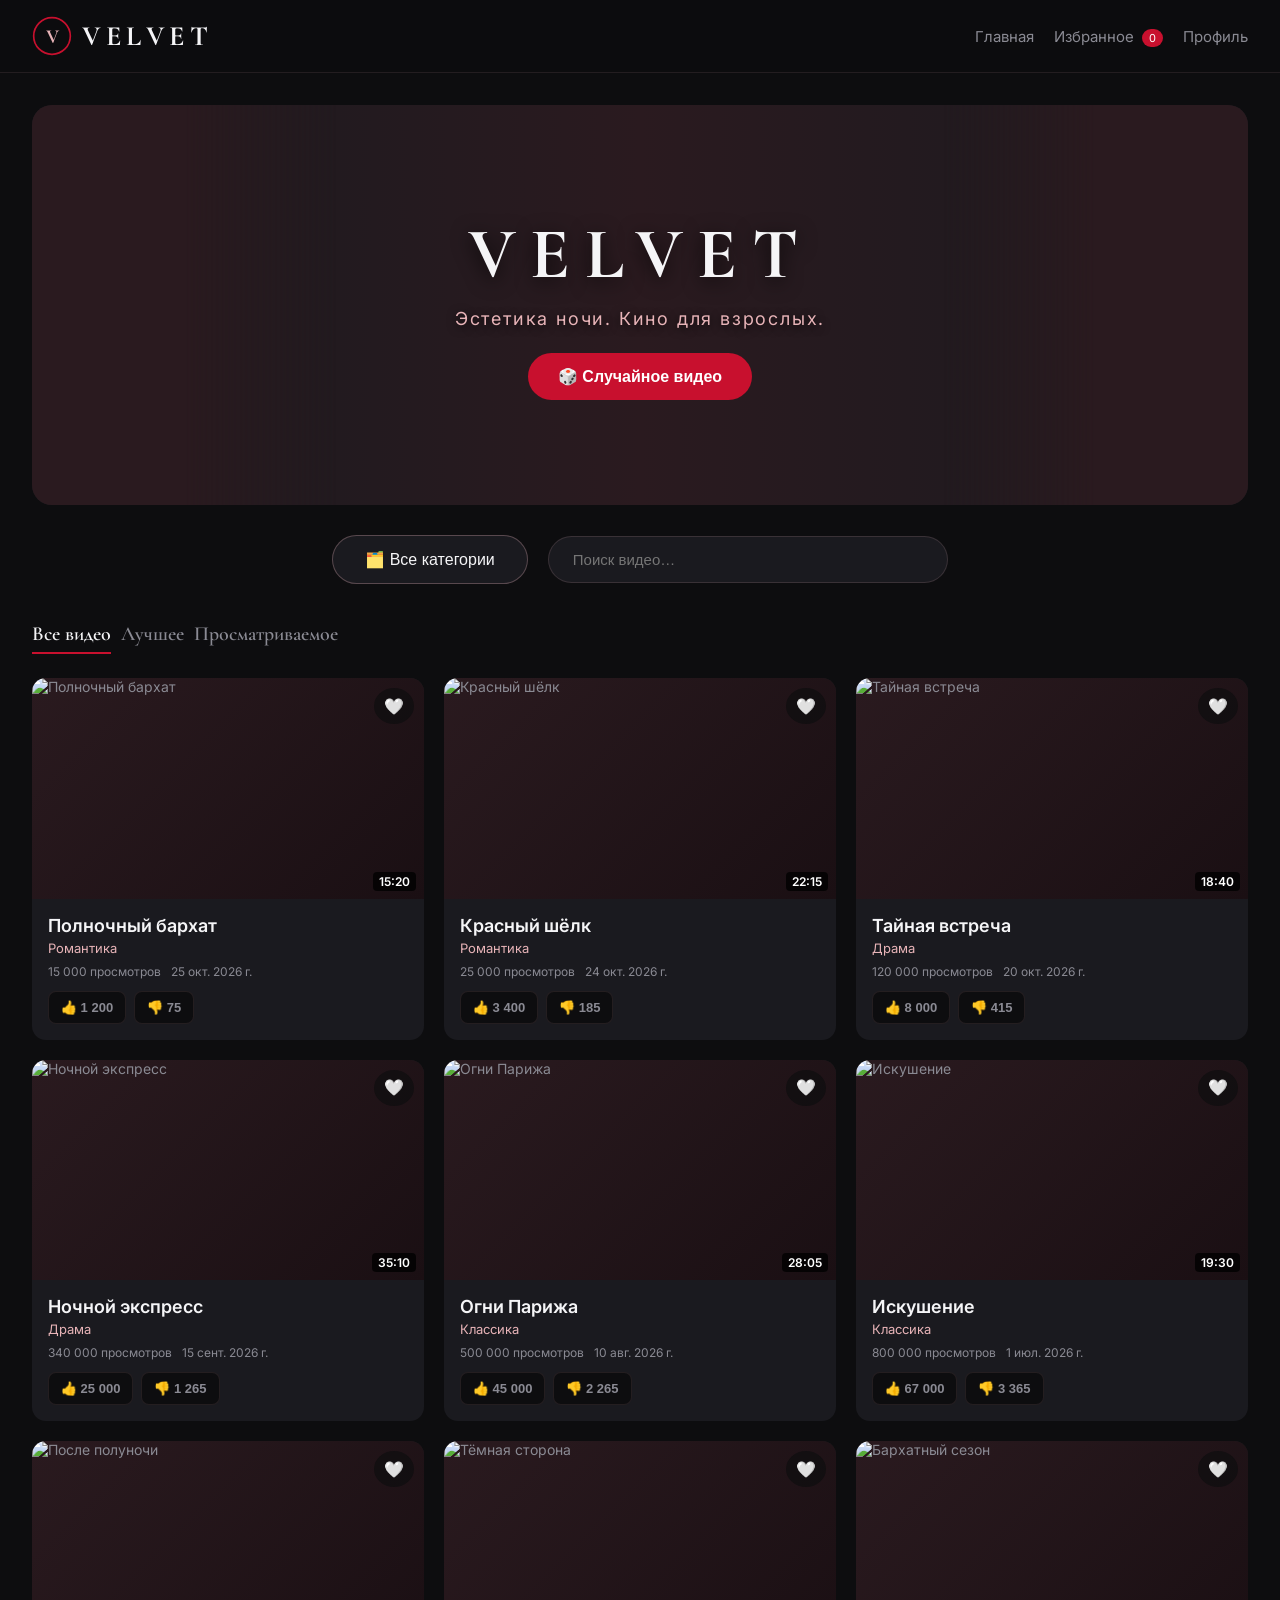
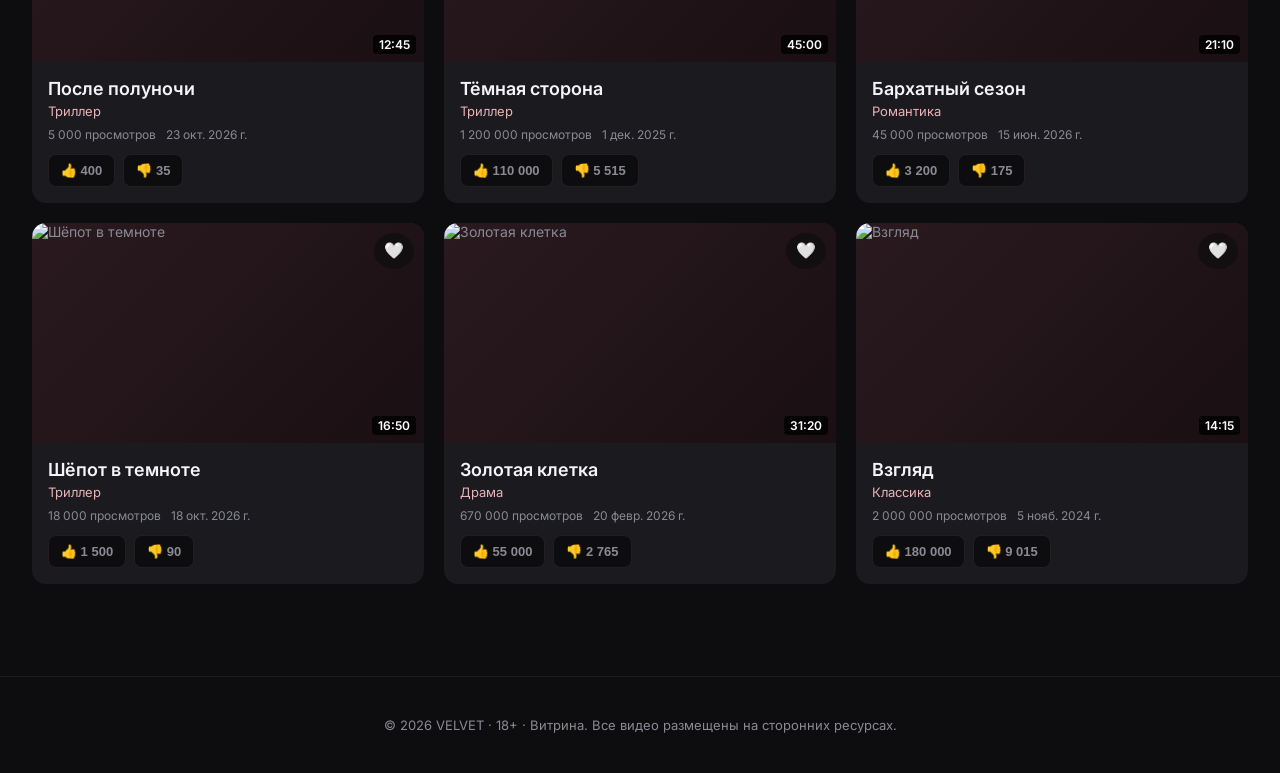
==== commit 6038ae4c: "Update index.html" ====
--- a/index.html
+++ b/index.html
@@ -10,7 +10,7 @@
 </head>
 <body>
 
-  <!-- ШАПКА (Лого слева, Поиск по центру, Меню справа) -->
+  <!-- ШАПКА (Лого слева, Меню справа) -->
   <header class="header">
     <div class="header-left">
       <a href="#" class="logo" onclick="showPage('home'); return false;">
@@ -22,12 +22,6 @@
       </a>
     </div>
 
-    <div class="header-center">
-      <div class="search-wrap">
-        <input type="text" id="searchInput" placeholder="Поиск видео…" oninput="renderCatalog()">
-      </div>
-    </div>
-
     <div class="header-right">
       <nav class="nav">
         <a href="#" onclick="showPage('home'); return false;">Главная</a>
@@ -39,7 +33,7 @@
 
   <main id="page-home" class="page active">
     
-    <!-- БАННЕР С КАРТИНКАМИ ПО БОКАМ -->
+    <!-- БАННЕР -->
     <section class="hero-banner">
       <div class="banner-side banner-left">
         <img src="left.jpg" alt="Left Model" onerror="this.style.display='none'">
@@ -56,12 +50,19 @@
       </div>
     </section>
 
-    <section class="top-controls">
+    <!-- ПАНЕЛЬ КАТЕГОРИЙ И ПОИСКА -->
+    <section class="controls-section">
       <button class="categories-btn" onclick="openCategoriesModal()">
         <span>🗂️ Все категории</span>
       </button>
-    </section>
-
+      
+      <!-- ПОИСК ПЕРЕЕХАЛ СЮДА -->
+      <div class="search-wrap">
+        <input type="text" id="searchInput" placeholder="Поиск видео…" oninput="renderCatalog()">
+      </div>
+    </section>
+
+    <!-- СОРТИРОВКА -->
     <section class="sort-panel">
       <div class="sort-tabs">
         <button id="tab-all" class="sort-tab active" onclick="setSortMode('all')">Все видео</button>
@@ -182,6 +183,7 @@
       <input type="text" id="username" placeholder="Твоё имя / ник" maxlength="30">
       <button onclick="saveProfile()">Сохранить</button>
     </div>
+    
     <div class="profile-block">
       <h2>Любимые актёры</h2>
       <div class="actor-input">
@@ -190,9 +192,11 @@
       </div>
       <ul id="actorsList" class="actors-list"></ul>
     </div>
+
     <div class="profile-block">
       <h2>Твои оценки</h2>
-      <div id="ratingsList" class="ratings"></div>
+      <div class="grid" id="ratingsGrid"></div>
+      <p id="ratingsEmpty" class="empty" style="display: none;">Ты пока не оценил ни одного видео</p>
     </div>
   </main>
 
--- a/style.css
+++ b/style.css
@@ -12,11 +12,11 @@
 body { background: var(--bg); color: var(--text); font-family: 'Inter', sans-serif; min-height: 100vh; }
 h1, h2, .logo-text, .page-title { font-family: 'Cormorant Garamond', serif; letter-spacing: 0.02em; }
 
-/* ---------- ШАПКА (GRID: ЛОГО СЛЕВА, ПОИСК ЦЕНТР, МЕНЮ СПРАВА) ---------- */
+/* ---------- ШАПКА ---------- */
 .header {
-  display: grid;
-  grid-template-columns: 1fr 2fr 1fr;
+  display: flex;
   align-items: center;
+  justify-content: space-between;
   padding: 16px 32px;
   background: rgba(13,13,15,0.95); 
   backdrop-filter: blur(12px);
@@ -25,22 +25,11 @@
   z-index: 100;
   border-bottom: 1px solid rgba(232,180,184,0.1);
 }
-
-.header-left { display: flex; justify-content: flex-start; }
-.header-center { display: flex; justify-content: center; }
-.header-right { display: flex; justify-content: flex-end; }
+.header-left { display: flex; justify-content: flex-start; flex: 1; }
+.header-right { display: flex; justify-content: flex-end; flex: 1; }
 
 .logo { display: flex; align-items: center; gap: 10px; text-decoration: none; }
 .logo-text { color: var(--text); font-size: 28px; font-weight: 700; letter-spacing: 0.2em; }
-
-.search-wrap { width: 100%; max-width: 400px; }
-.search-wrap input {
-  background: var(--surface); border: 1px solid rgba(232,180,184,0.15);
-  color: var(--text); padding: 10px 20px; border-radius: 999px;
-  width: 100%; outline: none; transition: border-color .2s, box-shadow .2s; font-size: 14px;
-  text-align: center;
-}
-.search-wrap input:focus { border-color: var(--accent); box-shadow: 0 0 15px rgba(200,16,46,0.2); }
 
 .nav { display: flex; gap: 20px; }
 .nav a { color: var(--muted); text-decoration: none; font-size: 15px; transition: color .2s; }
@@ -52,7 +41,7 @@
 .page.active { display: block; }
 .page-title { font-size: 48px; margin-bottom: 24px; }
 
-/* ---------- БАННЕР (ФОТО ПО БОКАМ) ---------- */
+/* ---------- БАННЕР ---------- */
 .hero-banner {
   position: relative;
   width: 100%;
@@ -65,64 +54,52 @@
   align-items: center;
   justify-content: space-between;
 }
-
-.banner-side {
-  height: 100%;
-  width: 25%;
-  min-width: 200px;
-  position: relative;
-  overflow: hidden;
-  background: #2a1a1f; /* Заглушка, если нет фото */
-}
-.banner-side img {
-  width: 100%;
-  height: 100%;
-  object-fit: cover;
-  opacity: 0.8;
-  transition: opacity .3s;
-}
+.banner-side { height: 100%; width: 25%; min-width: 200px; position: relative; overflow: hidden; background: #2a1a1f; }
+.banner-side img { width: 100%; height: 100%; object-fit: cover; opacity: 0.8; transition: opacity .3s; }
 .banner-side:hover img { opacity: 1; }
-
-.banner-left { 
-  -webkit-mask-image: linear-gradient(to right, black 50%, transparent 100%);
-  mask-image: linear-gradient(to right, black 50%, transparent 100%);
-}
-.banner-right { 
-  -webkit-mask-image: linear-gradient(to left, black 50%, transparent 100%);
-  mask-image: linear-gradient(to left, black 50%, transparent 100%);
-}
-
-.hero-content {
-  position: relative;
-  z-index: 2;
-  text-align: center;
-  padding: 20px;
-  flex: 1;
-}
-.hero-content h1 {
-  font-size: 72px;
-  margin-bottom: 10px;
-  text-shadow: 0 4px 20px rgba(0,0,0,0.8);
-  letter-spacing: 0.2em;
-}
-.hero-content p {
-  font-size: 18px;
-  color: var(--accent-2);
-  margin-bottom: 24px;
-  letter-spacing: 0.1em;
-  text-shadow: 0 2px 10px rgba(0,0,0,0.8);
-}
-.random-btn {
-  background: var(--accent); border: none; color: #fff;
-  padding: 14px 30px; border-radius: 999px; font-size: 16px; cursor: pointer;
-  transition: all .3s; font-weight: 600;
-}
+.banner-left { -webkit-mask-image: linear-gradient(to right, black 50%, transparent 100%); mask-image: linear-gradient(to right, black 50%, transparent 100%); }
+.banner-right { -webkit-mask-image: linear-gradient(to left, black 50%, transparent 100%); mask-image: linear-gradient(to left, black 50%, transparent 100%); }
+
+.hero-content { position: relative; z-index: 2; text-align: center; padding: 20px; flex: 1; }
+.hero-content h1 { font-size: 72px; margin-bottom: 10px; text-shadow: 0 4px 20px rgba(0,0,0,0.8); letter-spacing: 0.2em; }
+.hero-content p { font-size: 18px; color: var(--accent-2); margin-bottom: 24px; letter-spacing: 0.1em; text-shadow: 0 2px 10px rgba(0,0,0,0.8); }
+.random-btn { background: var(--accent); border: none; color: #fff; padding: 14px 30px; border-radius: 999px; font-size: 16px; cursor: pointer; transition: all .3s; font-weight: 600; }
 .random-btn:hover { background: #a00c24; transform: translateY(-2px); box-shadow: 0 8px 25px rgba(200,16,46,0.5); }
 
-/* ---------- ВЕРХНЯЯ ПАНЕЛЬ ---------- */
-.top-controls { display: flex; justify-content: center; gap: 20px; margin-bottom: 30px; flex-wrap: wrap; }
-.categories-btn { background: var(--surface); border: 1px solid rgba(232,180,184,0.3); color: var(--text); padding: 14px 32px; border-radius: 999px; font-size: 16px; cursor: pointer; transition: all .3s; display: flex; align-items: center; gap: 10px; font-weight: 500; }
+/* ---------- КАТЕГОРИИ И ПОИСК ---------- */
+.controls-section { 
+  display: flex; 
+  align-items: center; 
+  justify-content: center; 
+  gap: 20px; 
+  margin-bottom: 30px; 
+  flex-wrap: wrap; 
+}
+
+.categories-btn { 
+  background: var(--surface); border: 1px solid rgba(232,180,184,0.3); color: var(--text); 
+  padding: 14px 32px; border-radius: 999px; font-size: 16px; cursor: pointer; 
+  transition: all .3s; display: flex; align-items: center; gap: 10px; font-weight: 500; 
+}
 .categories-btn:hover { background: var(--accent); border-color: var(--accent); box-shadow: 0 8px 25px rgba(200,16,46,0.3); transform: translateY(-2px); }
+
+/* Новый поиск */
+.search-wrap { 
+  flex: 1; 
+  max-width: 400px; 
+}
+.search-wrap input {
+  background: var(--surface); 
+  border: 1px solid rgba(232,180,184,0.15);
+  color: var(--text); 
+  padding: 14px 24px; 
+  border-radius: 999px;
+  width: 100%; 
+  outline: none; 
+  transition: border-color .2s, box-shadow .2s; 
+  font-size: 15px;
+}
+.search-wrap input:focus { border-color: var(--accent); box-shadow: 0 0 15px rgba(200,16,46,0.2); }
 
 /* ---------- ПАНЕЛЬ СОРТИРОВКИ ---------- */
 .sort-panel { display: flex; justify-content: space-between; align-items: center; margin-bottom: 24px; flex-wrap: wrap; gap: 16px; }
@@ -233,10 +210,6 @@
 .actors-list li { background: rgba(232,180,184,0.12); color: var(--accent-2); padding: 8px 14px; border-radius: 999px; font-size: 14px; display: flex; align-items: center; gap: 8px; }
 .actors-list li span { cursor: pointer; opacity: 0.6; }
 .actors-list li span:hover { opacity: 1; color: var(--accent); }
-.ratings { display: flex; flex-direction: column; gap: 10px; }
-.rating-row { display: flex; justify-content: space-between; padding: 12px 16px; background: var(--bg); border-radius: 10px; font-size: 14px; }
-.rating-like { color: #4ade80; }
-.rating-dislike { color: var(--accent); }
 .footer { text-align: center; padding: 40px 20px; color: var(--muted); font-size: 13px; border-top: 1px solid rgba(232,180,184,0.08); margin-top: 60px; }
 
 /* ---------- КАСТОМНЫЙ ВИДЕОПЛЕЕР ---------- */
@@ -263,15 +236,15 @@
 #volumeSlider { width: 80px; cursor: pointer; accent-color: var(--accent); height: 4px; }
 
 @media (max-width: 1000px) {
-  .header { grid-template-columns: 1fr; gap: 12px; padding: 12px 16px; }
-  .header-left, .header-center, .header-right { justify-content: center; }
-  .header-center { order: 3; }
+  .header { padding: 12px 16px; }
   .nav { gap: 15px; font-size: 14px; flex-wrap: wrap; justify-content: center; }
-  .search-wrap { max-width: 100%; }
   
   .banner-side { display: none; } 
   .hero-banner { height: 300px; justify-content: center; }
   .hero-content h1 { font-size: 48px; }
+
+  .controls-section { flex-direction: column; }
+  .search-wrap { max-width: 100%; }
 
   .grid { grid-template-columns: 1fr; }
   .sort-panel { flex-direction: column; align-items: flex-start; }
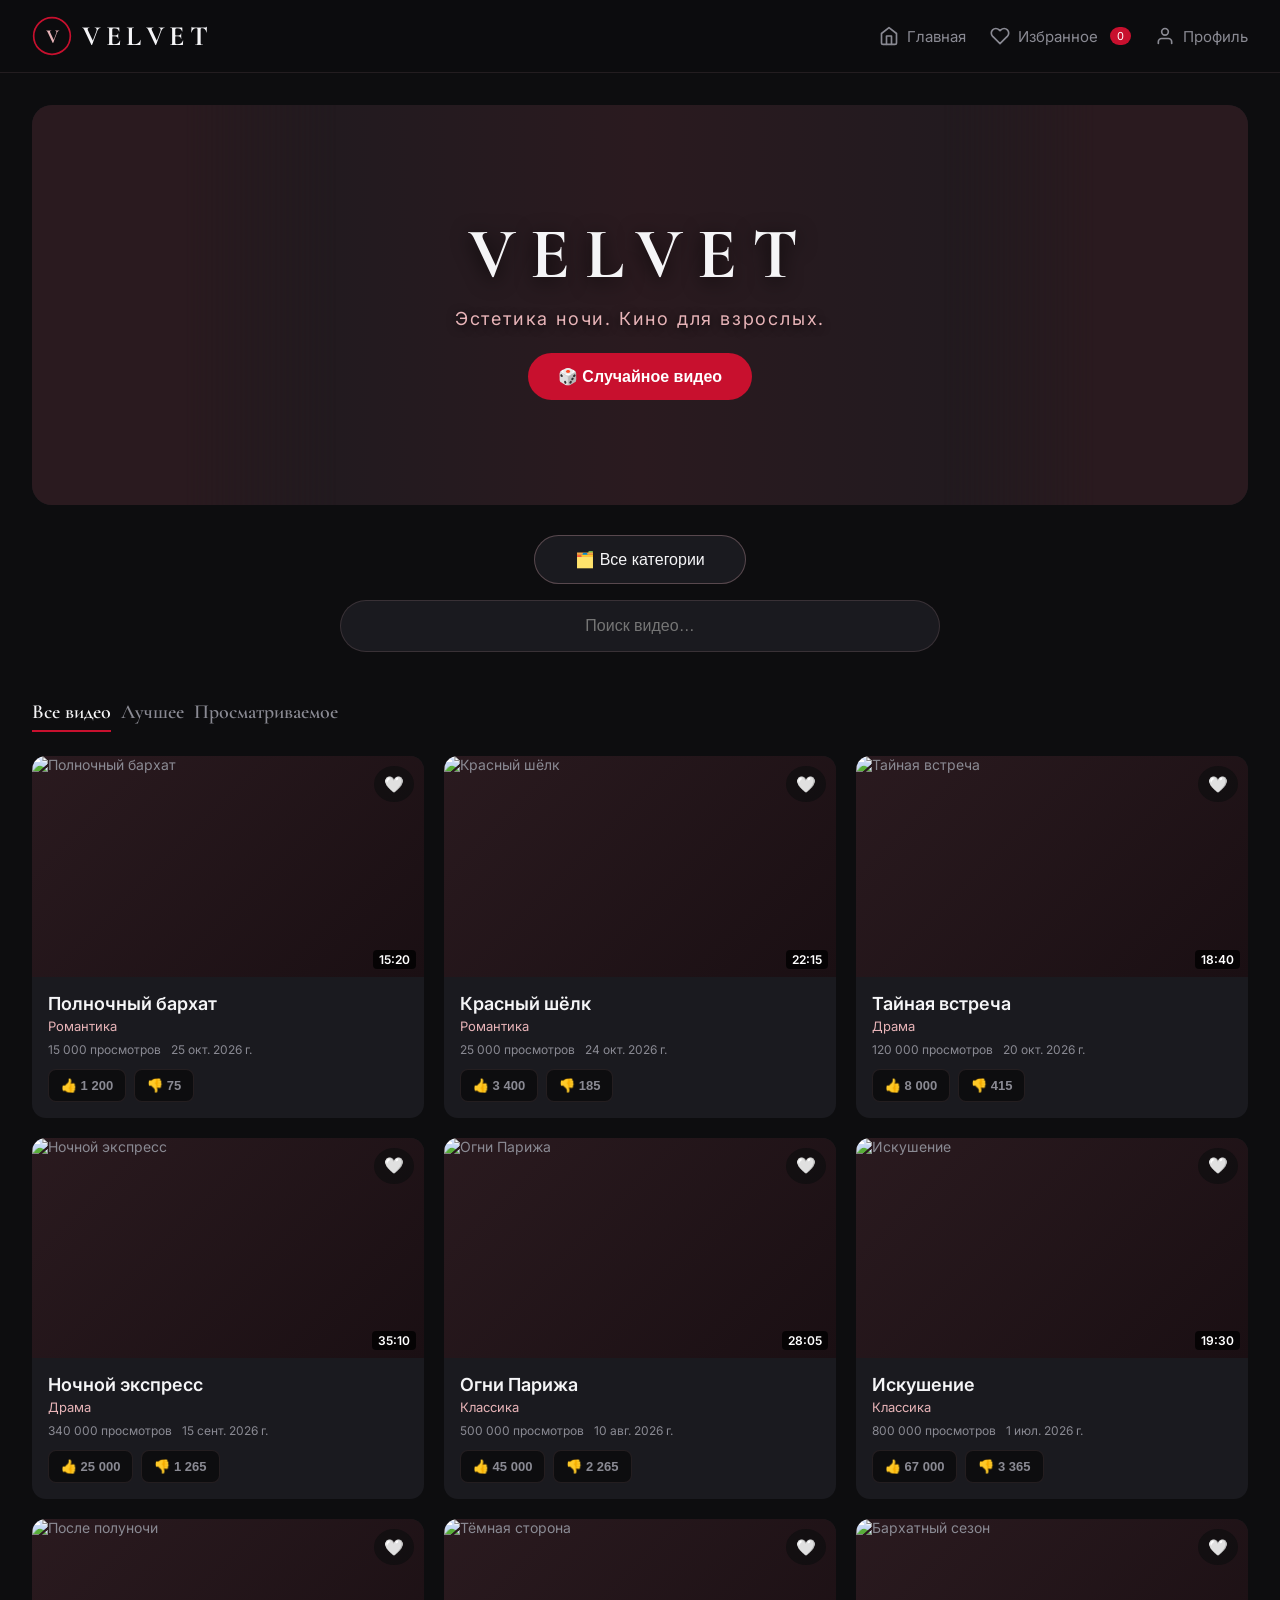
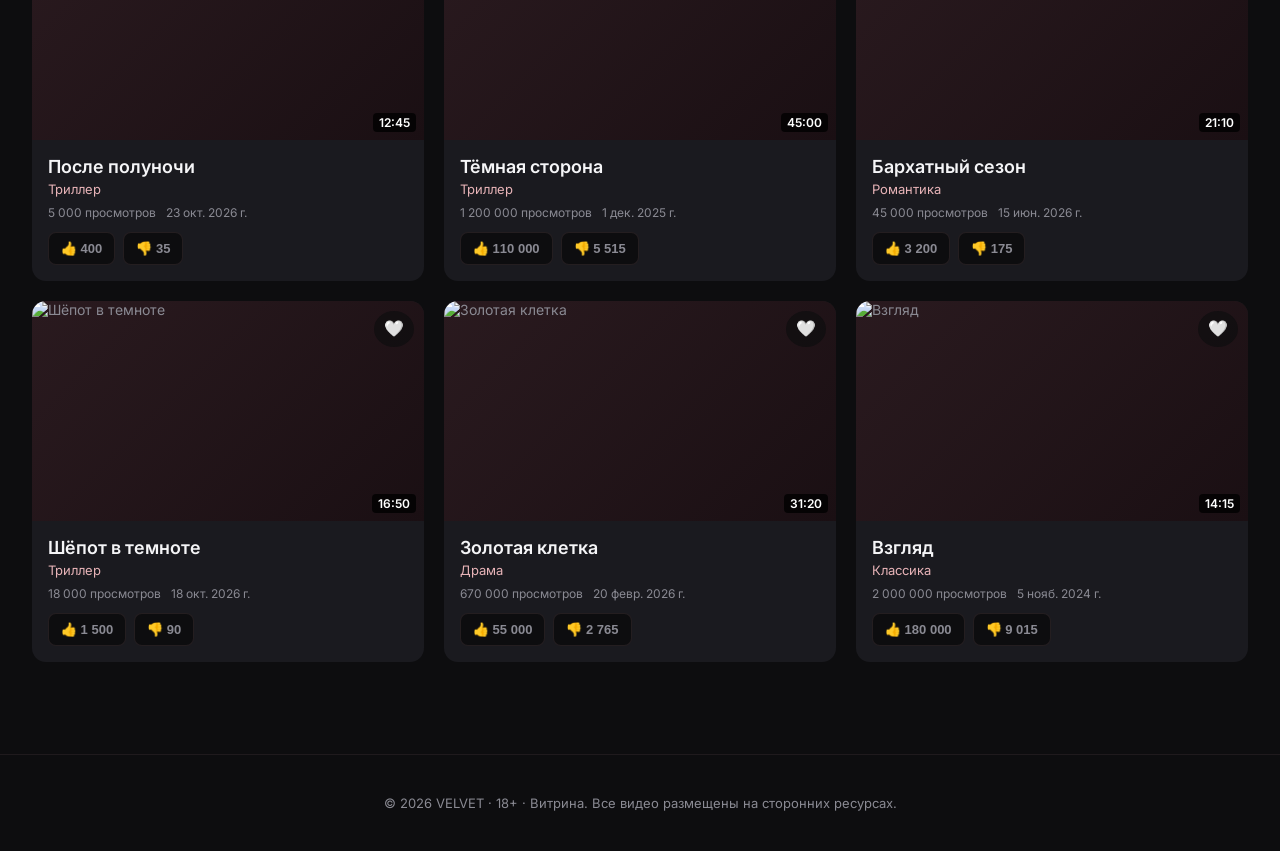
==== commit b10aa0df: "Update index.html" ====
--- a/index.html
+++ b/index.html
@@ -10,7 +10,7 @@
 </head>
 <body>
 
-  <!-- ШАПКА (Лого слева, Меню справа) -->
+  <!-- ШАПКА С ИКОНКАМИ -->
   <header class="header">
     <div class="header-left">
       <a href="#" class="logo" onclick="showPage('home'); return false;">
@@ -24,9 +24,18 @@
 
     <div class="header-right">
       <nav class="nav">
-        <a href="#" onclick="showPage('home'); return false;">Главная</a>
-        <a href="#" onclick="showPage('favorites'); return false;">Избранное <span id="favCount" class="badge">0</span></a>
-        <a href="#" onclick="showPage('profile'); return false;">Профиль</a>
+        <a href="#" onclick="showPage('home'); return false;">
+          <svg viewBox="0 0 24 24" fill="none" stroke="currentColor" stroke-width="2" stroke-linecap="round" stroke-linejoin="round"><path d="M3 9l9-7 9 7v11a2 2 0 0 1-2 2H5a2 2 0 0 1-2-2z"></path><polyline points="9 22 9 12 15 12 15 22"></polyline></svg>
+          Главная
+        </a>
+        <a href="#" onclick="showPage('favorites'); return false;">
+          <svg viewBox="0 0 24 24" fill="none" stroke="currentColor" stroke-width="2" stroke-linecap="round" stroke-linejoin="round"><path d="M20.84 4.61a5.5 5.5 0 0 0-7.78 0L12 5.67l-1.06-1.06a5.5 5.5 0 0 0-7.78 7.78l1.06 1.06L12 21.23l7.78-7.78 1.06-1.06a5.5 5.5 0 0 0 0-7.78z"></path></svg>
+          Избранное <span id="favCount" class="badge">0</span>
+        </a>
+        <a href="#" onclick="showPage('profile'); return false;">
+          <svg viewBox="0 0 24 24" fill="none" stroke="currentColor" stroke-width="2" stroke-linecap="round" stroke-linejoin="round"><path d="M20 21v-2a4 4 0 0 0-4-4H8a4 4 0 0 0-4 4v2"></path><circle cx="12" cy="7" r="4"></circle></svg>
+          Профиль
+        </a>
       </nav>
     </div>
   </header>
@@ -50,13 +59,12 @@
       </div>
     </section>
 
-    <!-- ПАНЕЛЬ КАТЕГОРИЙ И ПОИСКА -->
+    <!-- КАТЕГОРИИ И ПОИСК (Поиск теперь снизу) -->
     <section class="controls-section">
       <button class="categories-btn" onclick="openCategoriesModal()">
         <span>🗂️ Все категории</span>
       </button>
       
-      <!-- ПОИСК ПЕРЕЕХАЛ СЮДА -->
       <div class="search-wrap">
         <input type="text" id="searchInput" placeholder="Поиск видео…" oninput="renderCatalog()">
       </div>
--- a/style.css
+++ b/style.css
@@ -31,9 +31,19 @@
 .logo { display: flex; align-items: center; gap: 10px; text-decoration: none; }
 .logo-text { color: var(--text); font-size: 28px; font-weight: 700; letter-spacing: 0.2em; }
 
-.nav { display: flex; gap: 20px; }
-.nav a { color: var(--muted); text-decoration: none; font-size: 15px; transition: color .2s; }
+/* Навигация с иконками */
+.nav { display: flex; gap: 24px; }
+.nav a { 
+  color: var(--muted); 
+  text-decoration: none; 
+  font-size: 15px; 
+  transition: color .2s; 
+  display: flex; 
+  align-items: center; 
+  gap: 8px; 
+}
 .nav a:hover { color: var(--accent-2); }
+.nav a svg { width: 20px; height: 20px; }
 .badge { background: var(--accent); color: #fff; font-size: 11px; padding: 2px 7px; border-radius: 10px; margin-left: 4px; }
 
 /* ---------- СТРАНИЦЫ ---------- */
@@ -69,35 +79,35 @@
 /* ---------- КАТЕГОРИИ И ПОИСК ---------- */
 .controls-section { 
   display: flex; 
+  flex-direction: column; 
   align-items: center; 
-  justify-content: center; 
-  gap: 20px; 
-  margin-bottom: 30px; 
-  flex-wrap: wrap; 
+  gap: 16px; 
+  margin-bottom: 40px; 
 }
 
 .categories-btn { 
   background: var(--surface); border: 1px solid rgba(232,180,184,0.3); color: var(--text); 
-  padding: 14px 32px; border-radius: 999px; font-size: 16px; cursor: pointer; 
+  padding: 14px 40px; border-radius: 999px; font-size: 16px; cursor: pointer; 
   transition: all .3s; display: flex; align-items: center; gap: 10px; font-weight: 500; 
 }
 .categories-btn:hover { background: var(--accent); border-color: var(--accent); box-shadow: 0 8px 25px rgba(200,16,46,0.3); transform: translateY(-2px); }
 
-/* Новый поиск */
+/* Широкий поиск под кнопкой */
 .search-wrap { 
-  flex: 1; 
-  max-width: 400px; 
+  width: 100%; 
+  max-width: 600px; 
 }
 .search-wrap input {
   background: var(--surface); 
   border: 1px solid rgba(232,180,184,0.15);
   color: var(--text); 
-  padding: 14px 24px; 
+  padding: 16px 24px; 
   border-radius: 999px;
   width: 100%; 
   outline: none; 
   transition: border-color .2s, box-shadow .2s; 
-  font-size: 15px;
+  font-size: 16px;
+  text-align: center;
 }
 .search-wrap input:focus { border-color: var(--accent); box-shadow: 0 0 15px rgba(200,16,46,0.2); }
 
@@ -243,9 +253,6 @@
   .hero-banner { height: 300px; justify-content: center; }
   .hero-content h1 { font-size: 48px; }
 
-  .controls-section { flex-direction: column; }
-  .search-wrap { max-width: 100%; }
-
   .grid { grid-template-columns: 1fr; }
   .sort-panel { flex-direction: column; align-items: flex-start; }
   .sort-tab { font-size: 18px; }
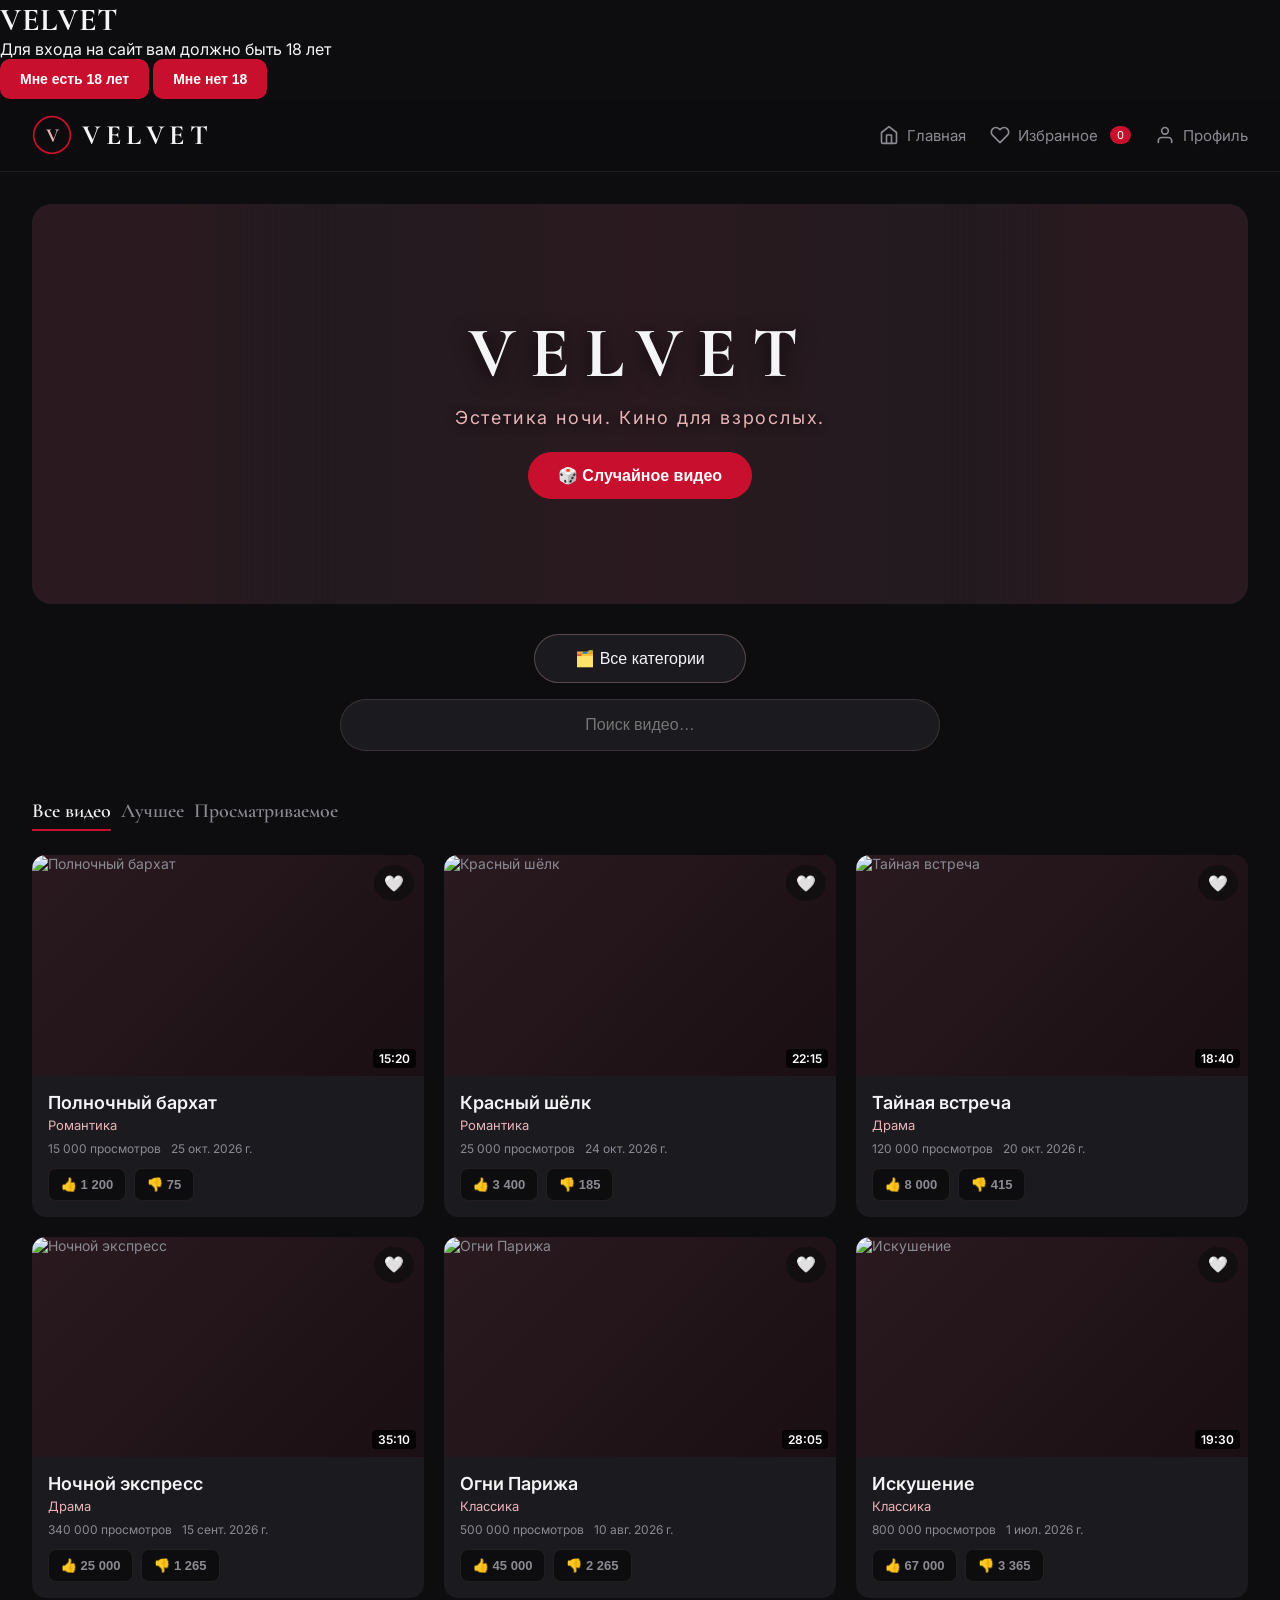
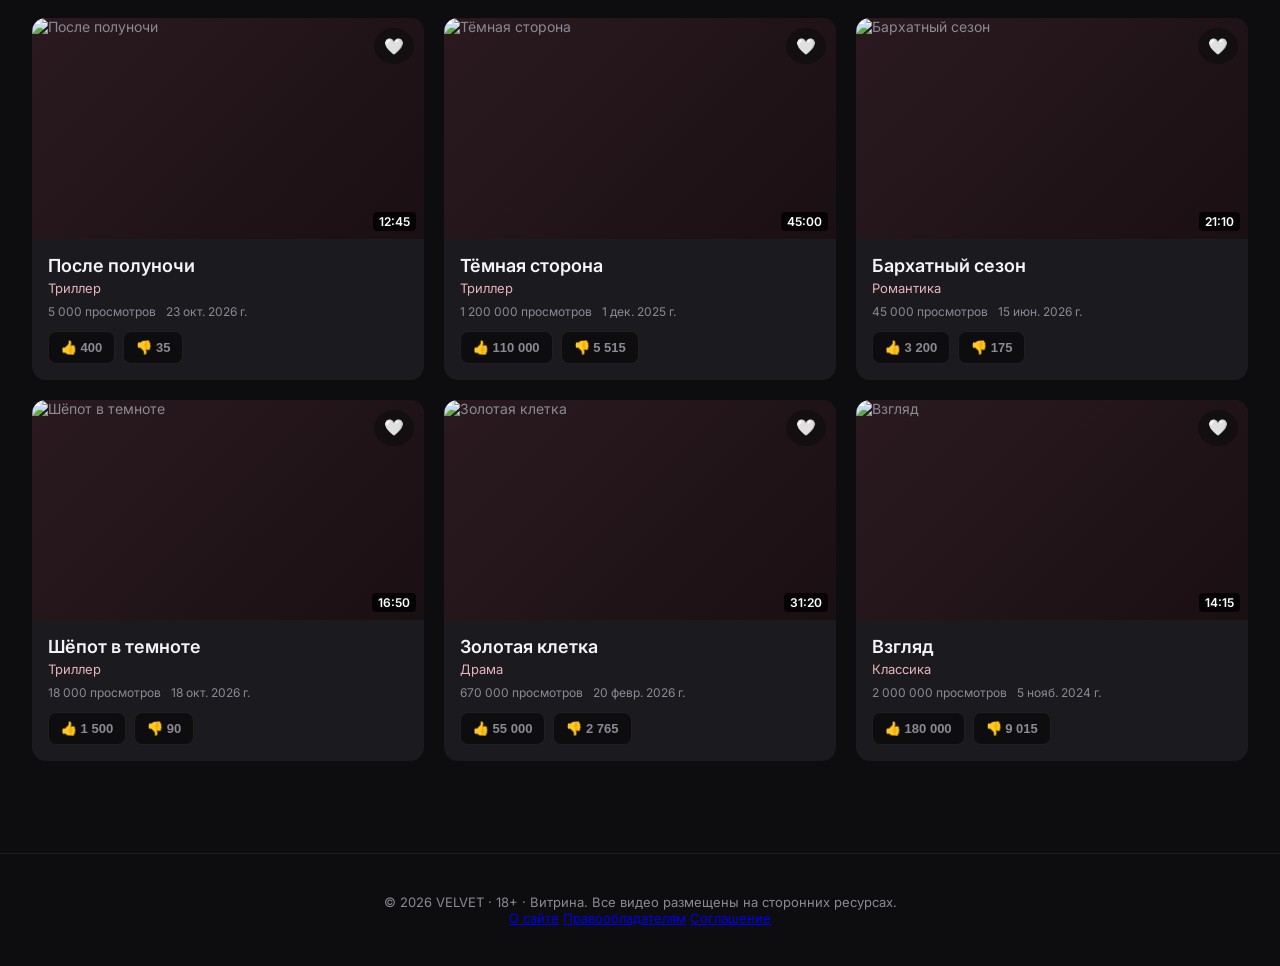
==== commit b76abda3: "Update index.html" ====
--- a/index.html
+++ b/index.html
@@ -9,6 +9,18 @@
   <link rel="stylesheet" href="style.css">
 </head>
 <body>
+
+  <!-- ЭКРАН 18+ -->
+  <div id="ageGate" class="age-gate">
+    <div class="age-gate-content">
+      <h1 class="age-title">VELVET</h1>
+      <p class="age-subtitle">Для входа на сайт вам должно быть 18 лет</p>
+      <div class="age-buttons">
+        <button class="age-btn-yes" onclick="enterSite()">Мне есть 18 лет</button>
+        <button class="age-btn-no" onclick="leaveSite()">Мне нет 18</button>
+      </div>
+    </div>
+  </div>
 
   <!-- ШАПКА С ИКОНКАМИ -->
   <header class="header">
@@ -41,43 +53,35 @@
   </header>
 
   <main id="page-home" class="page active">
-    
-    <!-- БАННЕР -->
     <section class="hero-banner">
       <div class="banner-side banner-left">
         <img src="left.jpg" alt="Left Model" onerror="this.style.display='none'">
       </div>
-      
       <div class="hero-content">
         <h1>VELVET</h1>
         <p>Эстетика ночи. Кино для взрослых.</p>
         <button class="random-btn" onclick="playRandom()">🎲 Случайное видео</button>
       </div>
-
       <div class="banner-side banner-right">
         <img src="right.jpg" alt="Right Model" onerror="this.style.display='none'">
       </div>
     </section>
 
-    <!-- КАТЕГОРИИ И ПОИСК (Поиск теперь снизу) -->
     <section class="controls-section">
       <button class="categories-btn" onclick="openCategoriesModal()">
         <span>🗂️ Все категории</span>
       </button>
-      
       <div class="search-wrap">
         <input type="text" id="searchInput" placeholder="Поиск видео…" oninput="renderCatalog()">
       </div>
     </section>
 
-    <!-- СОРТИРОВКА -->
     <section class="sort-panel">
       <div class="sort-tabs">
         <button id="tab-all" class="sort-tab active" onclick="setSortMode('all')">Все видео</button>
         <button id="tab-top" class="sort-tab" onclick="setSortMode('top')">Лучшее</button>
         <button id="tab-views" class="sort-tab" onclick="setSortMode('views')">Просматриваемое</button>
       </div>
-
       <div class="time-dropdown" id="timeDropdown" style="display: none;">
         <button class="dropdown-btn" onclick="toggleDropdown()">
           <span id="timeLabel">За всё время</span> ▼
@@ -109,7 +113,6 @@
     <button class="back-btn" onclick="goBack()">← Назад в каталог</button>
     <div class="video-layout">
       <div class="video-main">
-        
         <div class="custom-player" id="playerContainer">
           <video id="videoPlayer" poster="https://picsum.photos/1280/720?grayscale">
             Ваш браузер не поддерживает видео.
@@ -210,6 +213,11 @@
 
   <footer class="footer">
     <p>© 2026 VELVET · 18+ · Витрина. Все видео размещены на сторонних ресурсах.</p>
+    <div class="footer-links">
+      <a href="about.html">О сайте</a>
+      <a href="copyright.html">Правообладателям</a>
+      <a href="terms.html">Соглашение</a>
+    </div>
   </footer>
 
   <script src="app.js"></script>
